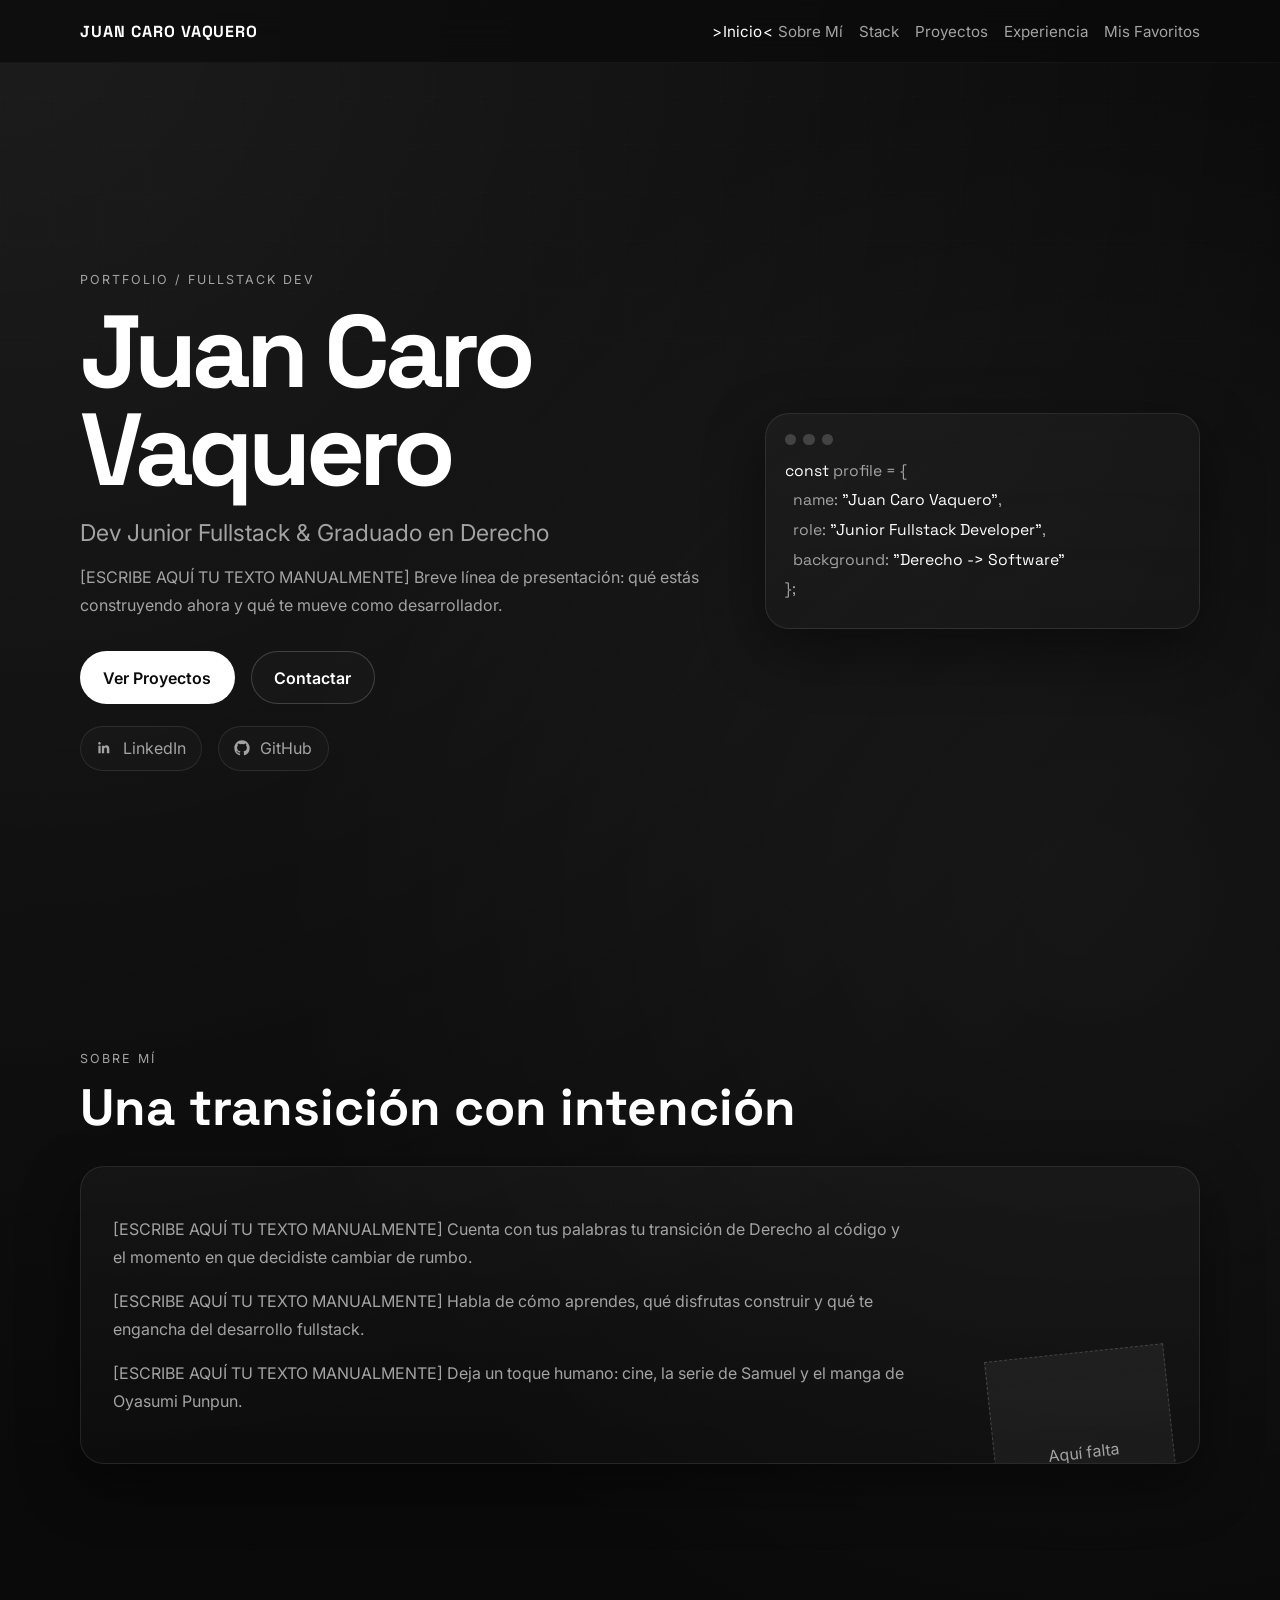
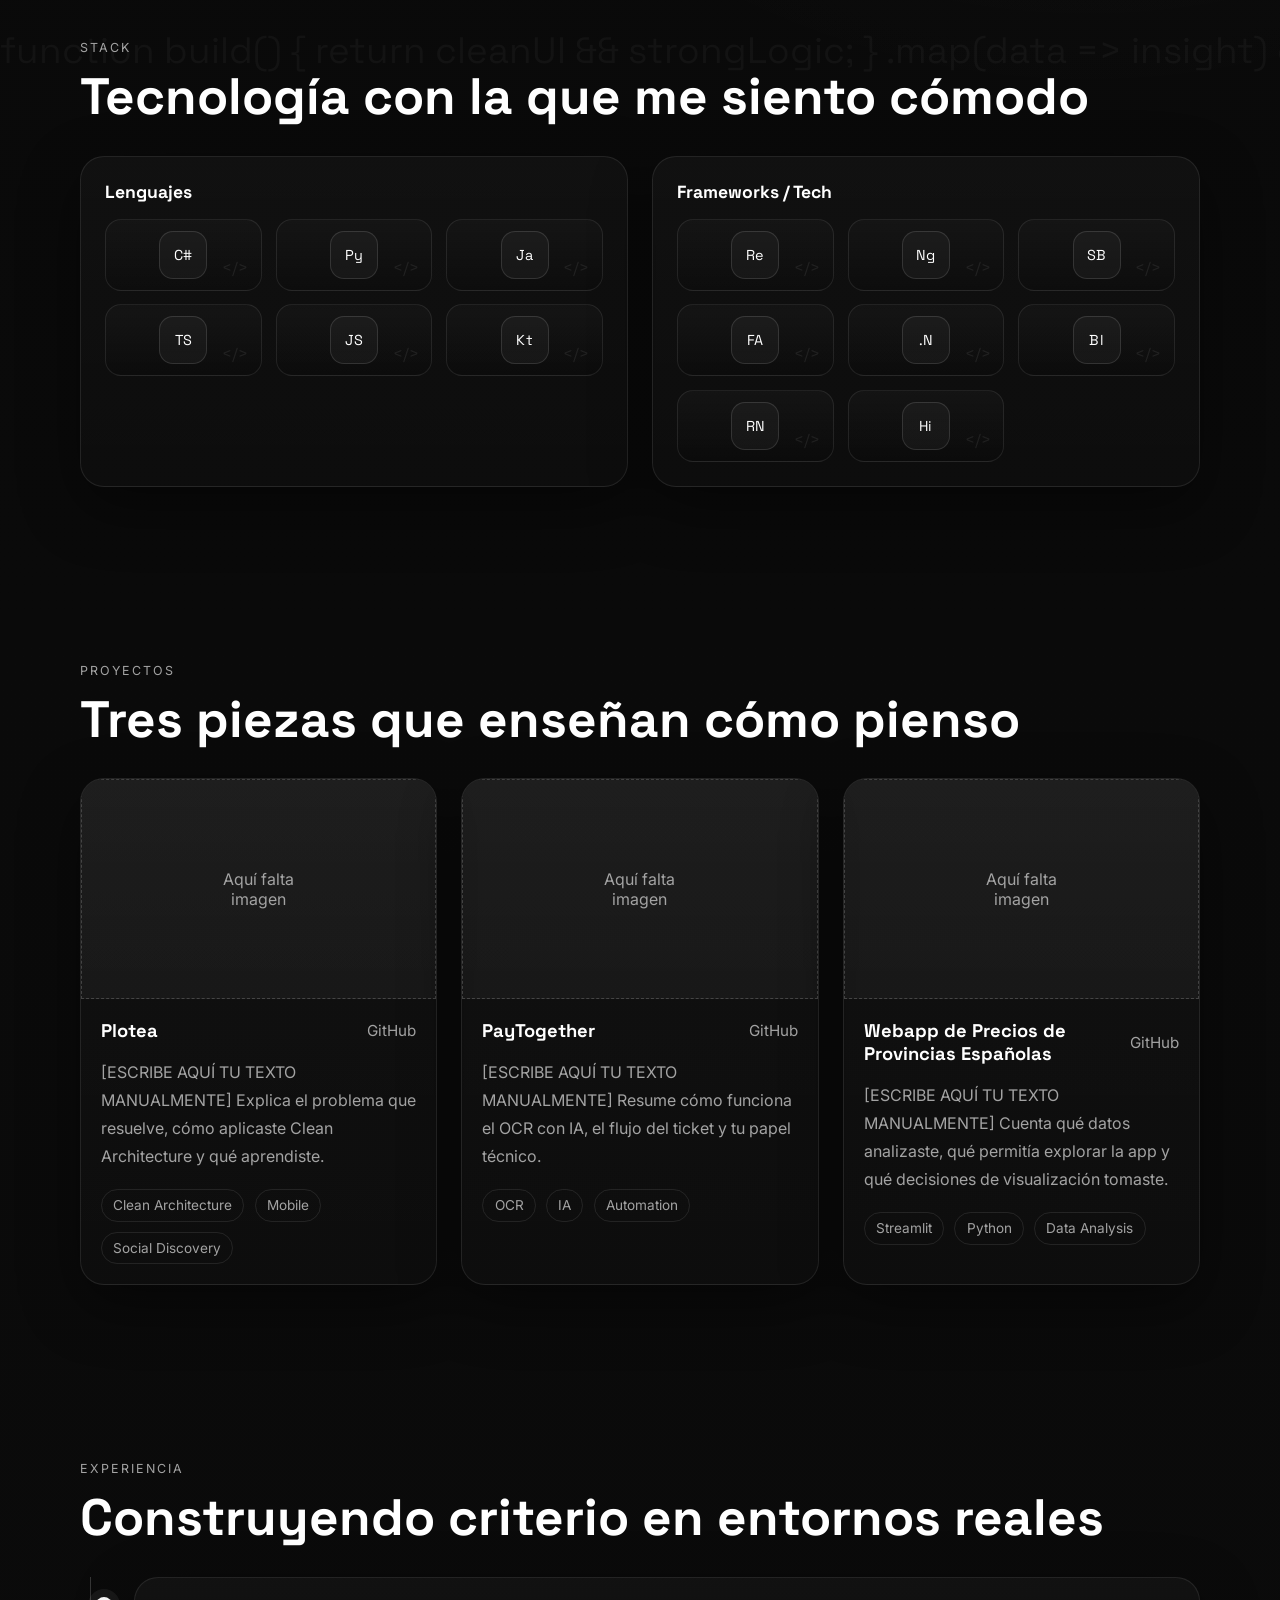
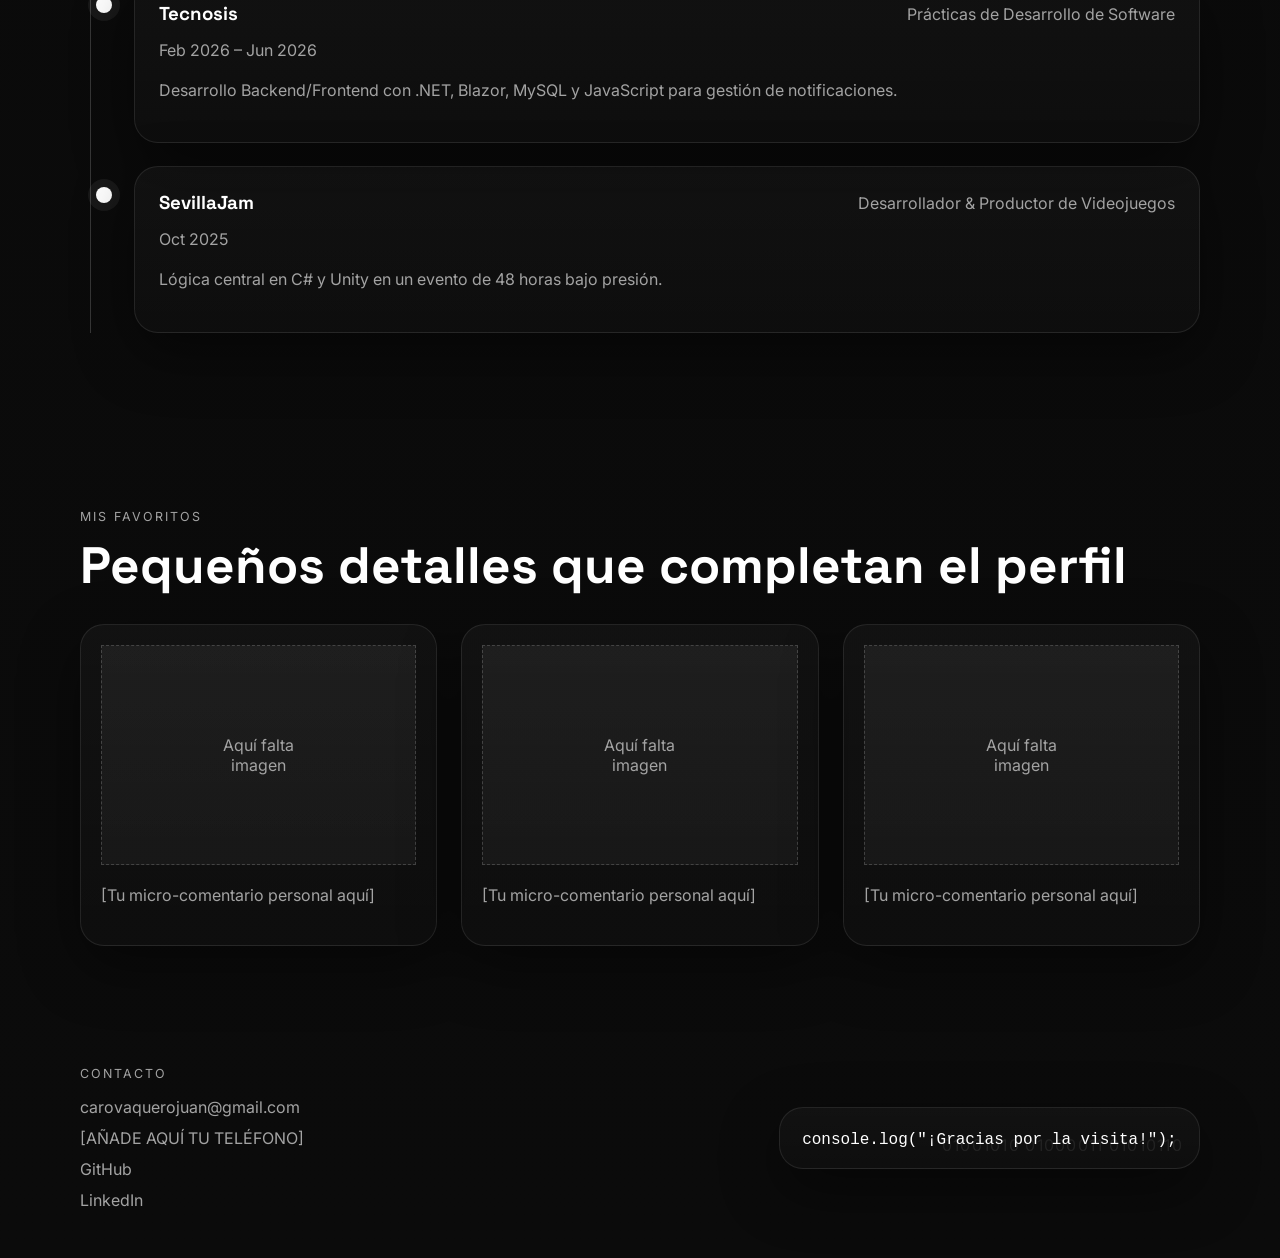
==== index.html @ db4aaa16 "feat: placeholder portfolio" ====
<!DOCTYPE html>
<html lang="es">
<head>
  <meta charset="UTF-8">
  <meta name="viewport" content="width=device-width, initial-scale=1.0">
  <title>Juan Caro Vaquero | Portfolio</title>
  <meta
    name="description"
    content="Portfolio one-page de Juan Caro Vaquero, Desarrollador Junior Fullstack."
  >
  <link rel="preconnect" href="https://fonts.googleapis.com">
  <link rel="preconnect" href="https://fonts.gstatic.com" crossorigin>
  <link
    href="https://fonts.googleapis.com/css2?family=Inter:wght@400;500;600;700;800&family=Space+Grotesk:wght@500;700&display=swap"
    rel="stylesheet"
  >
  <link rel="stylesheet" href="styles.css">
</head>
<body>
  <div class="site-shell">
    <header class="site-header">
      <div class="container header-inner">
        <a class="brand" href="#inicio">Juan Caro Vaquero</a>
        <nav class="site-nav" aria-label="Navegación principal">
          <a href="#inicio" data-label="Inicio">Inicio</a>
          <a href="#sobre-mi" data-label="Sobre Mí">Sobre Mí</a>
          <a href="#stack" data-label="Stack">Stack</a>
          <a href="#proyectos" data-label="Proyectos">Proyectos</a>
          <a href="#experiencia" data-label="Experiencia">Experiencia</a>
          <a href="#favoritos" data-label="Mis Favoritos">Mis Favoritos</a>
        </nav>
      </div>
    </header>

    <main>
      <section class="hero section" id="inicio">
        <div class="container hero-grid">
          <div class="hero-copy reveal">
            <p class="eyebrow">Portfolio / Fullstack Dev</p>
            <h1>Juan Caro Vaquero</h1>
            <p class="hero-subtitle">Dev Junior Fullstack &amp; Graduado en Derecho</p>
            <p class="hero-note">
              [ESCRIBE AQUÍ TU TEXTO MANUALMENTE]
              Breve línea de presentación: qué estás construyendo ahora y qué te mueve como desarrollador.
            </p>
            <div class="hero-actions">
              <a class="button button-primary" href="#proyectos">Ver Proyectos</a>
              <a class="button button-secondary" href="mailto:carovaquerojuan@gmail.com">Contactar</a>
            </div>
            <div class="social-links" aria-label="Redes sociales">
              <a href="https://www.linkedin.com/in/dev-juan-caro-vaquero/" target="_blank" rel="noreferrer">
                <span class="icon" aria-hidden="true">
                  <svg viewBox="0 0 24 24" focusable="false"><path d="M6.94 8.5H3.56V20h3.38V8.5Zm.22-3.56c0-1.08-.8-1.94-1.92-1.94-1.1 0-1.92.86-1.92 1.94 0 1.06.8 1.94 1.9 1.94h.02c1.14 0 1.92-.88 1.92-1.94ZM20 13.02c0-3.5-1.87-5.13-4.36-5.13-2 0-2.9 1.1-3.4 1.88V8.5H8.86c.04.84 0 11.5 0 11.5h3.38v-6.42c0-.34.02-.68.12-.92.28-.68.9-1.38 1.96-1.38 1.38 0 1.94 1.04 1.94 2.56V20H20v-6.98Z"/></svg>
                </span>
                LinkedIn
              </a>
              <a href="https://github.com/juanexpensive" target="_blank" rel="noreferrer">
                <span class="icon" aria-hidden="true">
                  <svg viewBox="0 0 24 24" focusable="false"><path d="M12 .5C5.65.5.5 5.65.5 12A11.5 11.5 0 0 0 8.36 22.9c.58.1.79-.25.79-.57 0-.28-.01-1.2-.02-2.17-3.2.7-3.88-1.36-3.88-1.36-.52-1.33-1.28-1.68-1.28-1.68-1.04-.72.08-.7.08-.7 1.15.08 1.76 1.18 1.76 1.18 1.02 1.76 2.67 1.25 3.32.96.1-.74.4-1.25.72-1.53-2.55-.3-5.23-1.28-5.23-5.68 0-1.25.45-2.27 1.18-3.07-.12-.3-.52-1.5.12-3.13 0 0 .97-.31 3.17 1.17a10.9 10.9 0 0 1 5.76 0c2.2-1.48 3.17-1.17 3.17-1.17.64 1.63.24 2.83.12 3.13.74.8 1.18 1.82 1.18 3.07 0 4.4-2.68 5.37-5.24 5.67.42.36.78 1.06.78 2.13 0 1.54-.01 2.78-.01 3.16 0 .32.2.68.8.56A11.5 11.5 0 0 0 23.5 12C23.5 5.65 18.35.5 12 .5Z"/></svg>
                </span>
                GitHub
              </a>
            </div>
          </div>

          <aside class="hero-panel reveal delay-1">
            <div class="terminal-card">
              <div class="terminal-bar">
                <span></span><span></span><span></span>
              </div>
              <div class="terminal-code">
                <p><span>const</span> profile = {</p>
                <p>&nbsp;&nbsp;name: <span>"Juan Caro Vaquero"</span>,</p>
                <p>&nbsp;&nbsp;role: <span>"Junior Fullstack Developer"</span>,</p>
                <p>&nbsp;&nbsp;background: <span>"Derecho -> Software"</span></p>
                <p>};</p>
              </div>
            </div>
          </aside>
        </div>
      </section>

      <section class="section" id="sobre-mi">
        <div class="container">
          <div class="section-heading reveal">
            <p class="eyebrow">Sobre Mí</p>
            <h2>Una transición con intención</h2>
          </div>
          <article class="about-card reveal delay-1">
            <div class="about-copy">
              <p>
                [ESCRIBE AQUÍ TU TEXTO MANUALMENTE]
                Cuenta con tus palabras tu transición de Derecho al código y el momento en que decidiste cambiar de rumbo.
              </p>
              <p>
                [ESCRIBE AQUÍ TU TEXTO MANUALMENTE]
                Habla de cómo aprendes, qué disfrutas construir y qué te engancha del desarrollo fullstack.
              </p>
              <p>
                [ESCRIBE AQUÍ TU TEXTO MANUALMENTE]
                Deja un toque humano: cine, la serie de Samuel y el manga de Oyasumi Punpun.
              </p>
            </div>
            <div class="peek-cat image-placeholder" aria-label="Placeholder de gatito">
              <span>Aquí falta imagen</span>
            </div>
          </article>
        </div>
      </section>

      <section class="section code-bg" id="stack">
        <div class="container">
          <div class="section-heading reveal">
            <p class="eyebrow">Stack</p>
            <h2>Tecnología con la que me siento cómodo</h2>
          </div>
          <div class="stack-layout">
            <div class="stack-group reveal delay-1">
              <h3>Lenguajes</h3>
              <div class="stack-grid">
                <article class="tech-card" aria-label="C#" title="C#"><span class="tech-icon">C#</span></article>
                <article class="tech-card" aria-label="Python" title="Python"><span class="tech-icon">Py</span></article>
                <article class="tech-card" aria-label="Java" title="Java"><span class="tech-icon">Ja</span></article>
                <article class="tech-card" aria-label="TypeScript" title="TypeScript"><span class="tech-icon">TS</span></article>
                <article class="tech-card" aria-label="JavaScript" title="JavaScript"><span class="tech-icon">JS</span></article>
                <article class="tech-card" aria-label="Kotlin" title="Kotlin"><span class="tech-icon">Kt</span></article>
              </div>
            </div>
            <div class="stack-group reveal delay-2">
              <h3>Frameworks / Tech</h3>
              <div class="stack-grid">
                <article class="tech-card" aria-label="React" title="React"><span class="tech-icon">Re</span></article>
                <article class="tech-card" aria-label="Angular" title="Angular"><span class="tech-icon">Ng</span></article>
                <article class="tech-card" aria-label="Spring Boot" title="Spring Boot"><span class="tech-icon">SB</span></article>
                <article class="tech-card" aria-label="FastAPI" title="FastAPI"><span class="tech-icon">FA</span></article>
                <article class="tech-card" aria-label=".NET" title=".NET"><span class="tech-icon">.N</span></article>
                <article class="tech-card" aria-label="Blazor" title="Blazor"><span class="tech-icon">Bl</span></article>
                <article class="tech-card" aria-label="React Native" title="React Native"><span class="tech-icon">RN</span></article>
                <article class="tech-card" aria-label="Hibernate" title="Hibernate"><span class="tech-icon">Hi</span></article>
              </div>
            </div>
          </div>
        </div>
      </section>

      <section class="section" id="proyectos">
        <div class="container">
          <div class="section-heading reveal">
            <p class="eyebrow">Proyectos</p>
            <h2>Tres piezas que enseñan cómo pienso</h2>
          </div>
          <div class="projects-grid">
            <article class="project-card reveal delay-1">
              <div class="project-media image-placeholder"><span>Aquí falta imagen</span></div>
              <div class="project-body">
                <div class="project-topline">
                  <h3>Plotea</h3>
                  <a href="https://github.com/juanexpensive" target="_blank" rel="noreferrer">GitHub</a>
                </div>
                <p class="project-placeholder">
                  [ESCRIBE AQUÍ TU TEXTO MANUALMENTE]
                  Explica el problema que resuelve, cómo aplicaste Clean Architecture y qué aprendiste.
                </p>
                <ul class="tag-list" aria-label="Tecnologías de Plotea">
                  <li>Clean Architecture</li>
                  <li>Mobile</li>
                  <li>Social Discovery</li>
                </ul>
              </div>
            </article>

            <article class="project-card reveal delay-2">
              <div class="project-media image-placeholder"><span>Aquí falta imagen</span></div>
              <div class="project-body">
                <div class="project-topline">
                  <h3>PayTogether</h3>
                  <a href="https://github.com/juanexpensive" target="_blank" rel="noreferrer">GitHub</a>
                </div>
                <p class="project-placeholder">
                  [ESCRIBE AQUÍ TU TEXTO MANUALMENTE]
                  Resume cómo funciona el OCR con IA, el flujo del ticket y tu papel técnico.
                </p>
                <ul class="tag-list" aria-label="Tecnologías de PayTogether">
                  <li>OCR</li>
                  <li>IA</li>
                  <li>Automation</li>
                </ul>
              </div>
            </article>

            <article class="project-card reveal delay-3">
              <div class="project-media image-placeholder"><span>Aquí falta imagen</span></div>
              <div class="project-body">
                <div class="project-topline">
                  <h3>Webapp de Precios de Provincias Españolas</h3>
                  <a href="https://github.com/juanexpensive" target="_blank" rel="noreferrer">GitHub</a>
                </div>
                <p class="project-placeholder">
                  [ESCRIBE AQUÍ TU TEXTO MANUALMENTE]
                  Cuenta qué datos analizaste, qué permitía explorar la app y qué decisiones de visualización tomaste.
                </p>
                <ul class="tag-list" aria-label="Tecnologías de la webapp de precios">
                  <li>Streamlit</li>
                  <li>Python</li>
                  <li>Data Analysis</li>
                </ul>
              </div>
            </article>
          </div>
        </div>
      </section>

      <section class="section" id="experiencia">
        <div class="container">
          <div class="section-heading reveal">
            <p class="eyebrow">Experiencia</p>
            <h2>Construyendo criterio en entornos reales</h2>
          </div>
          <div class="timeline">
            <article class="timeline-item reveal delay-1">
              <div class="timeline-dot"></div>
              <div class="timeline-card">
                <div class="timeline-head">
                  <h3>Tecnosis</h3>
                  <p>Prácticas de Desarrollo de Software</p>
                </div>
                <span class="timeline-date">Feb 2026 – Jun 2026</span>
                <p>
                  Desarrollo Backend/Frontend con .NET, Blazor, MySQL y JavaScript para gestión de notificaciones.
                </p>
              </div>
            </article>
            <article class="timeline-item reveal delay-2">
              <div class="timeline-dot"></div>
              <div class="timeline-card">
                <div class="timeline-head">
                  <h3>SevillaJam</h3>
                  <p>Desarrollador &amp; Productor de Videojuegos</p>
                </div>
                <span class="timeline-date">Oct 2025</span>
                <p>
                  Lógica central en C# y Unity en un evento de 48 horas bajo presión.
                </p>
              </div>
            </article>
          </div>
        </div>
      </section>

      <section class="section" id="favoritos">
        <div class="container">
          <div class="section-heading reveal">
            <p class="eyebrow">Mis Favoritos</p>
            <h2>Pequeños detalles que completan el perfil</h2>
          </div>
          <div class="favorites-grid">
            <article class="favorite-card reveal delay-1">
              <div class="favorite-media image-placeholder"><span>Aquí falta imagen</span></div>
              <p>[Tu micro-comentario personal aquí]</p>
            </article>
            <article class="favorite-card pokemon-card reveal delay-2">
              <div class="favorite-media image-placeholder"><span>Aquí falta imagen</span></div>
              <p>[Tu micro-comentario personal aquí]</p>
            </article>
            <article class="favorite-card cinema-card reveal delay-3">
              <div class="favorite-media image-placeholder"><span>Aquí falta imagen</span></div>
              <p>[Tu micro-comentario personal aquí]</p>
            </article>
          </div>
        </div>
      </section>
    </main>

    <footer class="site-footer">
      <div class="container footer-grid">
        <div>
          <p class="eyebrow">Contacto</p>
          <ul class="footer-links">
            <li><a href="mailto:carovaquerojuan@gmail.com">carovaquerojuan@gmail.com</a></li>
            <li><a href="tel:+34000000000">[AÑADE AQUÍ TU TELÉFONO]</a></li>
            <li><a href="https://github.com/juanexpensive" target="_blank" rel="noreferrer">GitHub</a></li>
            <li><a href="https://www.linkedin.com/in/dev-juan-caro-vaquero/" target="_blank" rel="noreferrer">LinkedIn</a></li>
          </ul>
        </div>
        <div class="footer-code" aria-label="Mensaje de cierre en formato código">
          <code>console.log("¡Gracias por la visita!");</code>
        </div>
      </div>
    </footer>
  </div>

  <script src="script.js"></script>
</body>
</html>
---- styles.css ----
:root {
  --bg: #0b0b0b;
  --surface: #161616;
  --surface-alt: #111111;
  --surface-soft: #1d1d1d;
  --text: #ffffff;
  --muted: #a3a3a3;
  --muted-soft: #7c7c7c;
  --line: rgba(255, 255, 255, 0.09);
  --line-strong: rgba(255, 255, 255, 0.18);
  --shadow: 0 20px 60px rgba(0, 0, 0, 0.45);
  --radius: 24px;
  --radius-sm: 16px;
  --container: min(1120px, calc(100vw - 2rem));
}

* {
  box-sizing: border-box;
}

html {
  scroll-behavior: smooth;
}

body {
  margin: 0;
  min-width: 320px;
  background:
    radial-gradient(circle at top left, rgba(255, 255, 255, 0.08), transparent 32%),
    radial-gradient(circle at 85% 20%, rgba(255, 255, 255, 0.05), transparent 22%),
    linear-gradient(180deg, #090909 0%, #0b0b0b 100%);
  color: var(--text);
  font-family: "Inter", sans-serif;
}

body::before {
  content: "";
  position: fixed;
  inset: 0;
  background-image:
    linear-gradient(rgba(255, 255, 255, 0.025) 1px, transparent 1px),
    linear-gradient(90deg, rgba(255, 255, 255, 0.025) 1px, transparent 1px);
  background-size: 48px 48px;
  mask-image: linear-gradient(180deg, rgba(0, 0, 0, 0.45), transparent 88%);
  pointer-events: none;
  z-index: -1;
}

a {
  color: inherit;
  text-decoration: none;
}

img {
  max-width: 100%;
  display: block;
}

.container {
  width: var(--container);
  margin: 0 auto;
}

.section {
  padding: 5.5rem 0;
}

.site-shell {
  position: relative;
  overflow: hidden;
}

.site-header {
  position: sticky;
  top: 0;
  z-index: 20;
  padding: 1rem 0;
  backdrop-filter: blur(18px);
  background: rgba(11, 11, 11, 0.72);
  border-bottom: 1px solid rgba(255, 255, 255, 0.04);
}

.header-inner {
  display: flex;
  align-items: center;
  justify-content: space-between;
  gap: 2rem;
}

.brand,
h1,
h2,
h3 {
  font-family: "Space Grotesk", sans-serif;
}

.brand {
  font-size: 1rem;
  font-weight: 700;
  letter-spacing: 0.06em;
  text-transform: uppercase;
}

.site-nav {
  display: flex;
  flex-wrap: wrap;
  justify-content: flex-end;
  gap: 1rem;
}

.site-nav a {
  position: relative;
  padding: 0.35rem 0;
  font-size: 0.95rem;
  color: var(--muted);
  transition: color 300ms ease-in-out;
}

.site-nav a::before,
.site-nav a::after {
  position: absolute;
  top: 50%;
  transform: translateY(-50%);
  opacity: 0;
  color: var(--text);
  transition: all 300ms ease-in-out;
}

.site-nav a::before {
  content: ">";
  left: -0.7rem;
}

.site-nav a::after {
  content: "<";
  right: -0.7rem;
}

.site-nav a:hover,
.site-nav a.is-active {
  color: var(--text);
}

.site-nav a:hover::before,
.site-nav a:hover::after,
.site-nav a.is-active::before,
.site-nav a.is-active::after {
  opacity: 1;
}

.hero {
  padding-top: 6.5rem;
  min-height: 100vh;
  display: flex;
  align-items: center;
}

.hero-grid {
  display: grid;
  grid-template-columns: 1.2fr 0.8fr;
  gap: 2rem;
  align-items: center;
}

.eyebrow {
  margin: 0 0 1rem;
  color: var(--muted);
  text-transform: uppercase;
  letter-spacing: 0.16em;
  font-size: 0.78rem;
}

.hero h1 {
  margin: 0;
  font-size: clamp(3rem, 9vw, 6.4rem);
  line-height: 0.96;
  letter-spacing: -0.05em;
}

.hero-subtitle {
  margin: 1.25rem 0 1rem;
  font-size: clamp(1.1rem, 2vw, 1.45rem);
  color: var(--muted);
  max-width: 34rem;
}

.hero-note,
.about-copy p,
.project-placeholder,
.timeline-card p,
.favorite-card p {
  color: var(--muted);
  line-height: 1.75;
}

.hero-note {
  max-width: 42rem;
}

.hero-actions,
.social-links {
  display: flex;
  flex-wrap: wrap;
  gap: 1rem;
  align-items: center;
}

.hero-actions {
  margin-top: 2rem;
}

.button {
  position: relative;
  display: inline-flex;
  align-items: center;
  justify-content: center;
  gap: 0.5rem;
  padding: 0.95rem 1.4rem;
  border-radius: 999px;
  border: 1px solid var(--line-strong);
  font-weight: 600;
  transition: transform 300ms ease-in-out, border-color 300ms ease-in-out, background 300ms ease-in-out;
  overflow: hidden;
}

.button::after {
  content: "";
  position: absolute;
  inset: 0;
  background: linear-gradient(120deg, transparent 20%, rgba(255, 255, 255, 0.13) 50%, transparent 80%);
  transform: translateX(-130%);
  transition: transform 450ms ease-in-out;
}

.button:hover {
  transform: translateY(-2px);
  border-color: rgba(255, 255, 255, 0.32);
}

.button:hover::after {
  transform: translateX(130%);
}

.button-primary {
  background: var(--text);
  color: var(--bg);
}

.button-secondary {
  background: rgba(255, 255, 255, 0.02);
}

.social-links {
  margin-top: 1.4rem;
}

.social-links a {
  display: inline-flex;
  align-items: center;
  gap: 0.65rem;
  padding: 0.7rem 0.95rem;
  background: rgba(255, 255, 255, 0.02);
  border: 1px solid var(--line);
  border-radius: 999px;
  color: var(--muted);
  transition: transform 300ms ease-in-out, color 300ms ease-in-out, border-color 300ms ease-in-out;
}

.social-links a:hover {
  transform: translateY(-3px);
  color: var(--text);
  border-color: rgba(255, 255, 255, 0.24);
}

.icon {
  width: 1rem;
  height: 1rem;
  display: inline-flex;
}

.icon svg {
  width: 100%;
  height: 100%;
  fill: currentColor;
}

.hero-panel,
.about-card,
.stack-group,
.project-card,
.timeline-card,
.favorite-card,
.footer-code {
  background: linear-gradient(180deg, rgba(255, 255, 255, 0.03), rgba(255, 255, 255, 0.015));
  border: 1px solid var(--line);
  border-radius: var(--radius);
  box-shadow: var(--shadow);
}

.terminal-card {
  padding: 1.2rem;
}

.terminal-bar {
  display: flex;
  gap: 0.45rem;
  margin-bottom: 1rem;
}

.terminal-bar span {
  width: 0.7rem;
  height: 0.7rem;
  border-radius: 50%;
  background: rgba(255, 255, 255, 0.18);
}

.terminal-code {
  font-family: "Space Grotesk", sans-serif;
  font-size: 0.98rem;
  color: var(--muted);
}

.terminal-code p {
  margin: 0.6rem 0;
}

.terminal-code span {
  color: var(--text);
}

.section-heading {
  margin-bottom: 2rem;
}

.section-heading h2 {
  margin: 0;
  font-size: clamp(2rem, 4vw, 3.4rem);
  line-height: 1.02;
}

.about-card {
  position: relative;
  overflow: hidden;
  padding: 2rem;
}

.about-copy {
  max-width: 50rem;
}

.peek-cat {
  position: absolute;
  width: min(180px, 40vw);
  aspect-ratio: 1;
  right: 1.5rem;
  bottom: -4.8rem;
  transform: translateY(2rem) rotate(-6deg);
  transition: transform 350ms ease-in-out;
}

.about-card:hover .peek-cat {
  transform: translateY(-1rem) rotate(-3deg);
}

.code-bg {
  position: relative;
}

.code-bg::before {
  content: "function build() { return cleanUI && strongLogic; } .map(data => insight) class Portfolio extends Developer {}";
  position: absolute;
  inset: 12% 0 auto;
  color: rgba(255, 255, 255, 0.04);
  font-family: "Space Grotesk", sans-serif;
  font-size: clamp(1.5rem, 3vw, 2.3rem);
  white-space: nowrap;
  overflow: hidden;
  pointer-events: none;
}

.stack-layout {
  display: grid;
  grid-template-columns: repeat(2, minmax(0, 1fr));
  gap: 1.5rem;
}

.stack-group {
  padding: 1.5rem;
}

.stack-group h3 {
  margin-top: 0;
  margin-bottom: 1rem;
  font-size: 1.1rem;
}

.stack-grid {
  display: grid;
  grid-template-columns: repeat(3, minmax(0, 1fr));
  gap: 0.85rem;
}

.tech-card {
  min-height: 72px;
  display: grid;
  place-items: center;
  border: 1px solid var(--line);
  border-radius: var(--radius-sm);
  background:
    linear-gradient(180deg, rgba(255, 255, 255, 0.03), transparent),
    rgba(0, 0, 0, 0.14);
  position: relative;
  overflow: hidden;
  transition: transform 300ms ease-in-out, border-color 300ms ease-in-out;
}

.tech-card::after {
  content: "</>";
  position: absolute;
  right: 0.8rem;
  bottom: 0.7rem;
  color: rgba(255, 255, 255, 0.08);
  font-family: "Space Grotesk", sans-serif;
}

.tech-card:hover {
  transform: translateY(-4px);
  border-color: var(--line-strong);
}

.tech-icon {
  width: 3rem;
  height: 3rem;
  flex: 0 0 auto;
  display: inline-grid;
  place-items: center;
  border-radius: 14px;
  border: 1px solid rgba(255, 255, 255, 0.12);
  background: rgba(255, 255, 255, 0.04);
  font-family: "Space Grotesk", sans-serif;
  font-size: 0.9rem;
  letter-spacing: 0.03em;
}

.projects-grid,
.favorites-grid {
  display: grid;
  gap: 1.5rem;
}

.projects-grid {
  grid-template-columns: repeat(3, minmax(0, 1fr));
}

.project-card {
  overflow: hidden;
  transition: transform 350ms ease-in-out, border-color 350ms ease-in-out;
}

.project-card:hover {
  transform: translateY(-6px);
  border-color: rgba(255, 255, 255, 0.22);
}

.project-media,
.favorite-media,
.peek-cat {
  min-height: 220px;
}

.project-body,
.favorite-card {
  padding: 1.25rem;
}

.project-topline {
  display: flex;
  justify-content: space-between;
  gap: 1rem;
  align-items: center;
}

.project-topline h3 {
  margin: 0;
  font-size: 1.15rem;
}

.project-topline a {
  color: var(--muted);
  font-size: 0.95rem;
  transition: color 300ms ease-in-out;
}

.project-topline a:hover {
  color: var(--text);
}

.tag-list {
  margin: 1.2rem 0 0;
  padding: 0;
  list-style: none;
  display: flex;
  flex-wrap: wrap;
  gap: 0.65rem;
}

.tag-list li {
  padding: 0.45rem 0.7rem;
  border: 1px solid var(--line);
  border-radius: 999px;
  color: var(--muted);
  font-size: 0.85rem;
}

.timeline {
  position: relative;
  display: grid;
  gap: 1.4rem;
  padding-left: 1rem;
}

.timeline::before {
  content: "";
  position: absolute;
  left: 0.6rem;
  top: 0;
  bottom: 0;
  width: 1px;
  background: var(--line-strong);
}

.timeline-item {
  position: relative;
  display: grid;
  grid-template-columns: 1.4rem 1fr;
  gap: 1rem;
  align-items: start;
}

.timeline-dot {
  width: 1rem;
  height: 1rem;
  margin-top: 1.3rem;
  border-radius: 50%;
  background: var(--text);
  box-shadow: 0 0 0 8px rgba(255, 255, 255, 0.06);
}

.timeline-card {
  padding: 1.4rem 1.5rem;
}

.timeline-head {
  display: flex;
  justify-content: space-between;
  gap: 1rem;
  align-items: baseline;
  flex-wrap: wrap;
}

.timeline-head h3,
.timeline-head p {
  margin: 0;
}

.timeline-date {
  display: inline-block;
  margin-top: 0.75rem;
  color: var(--muted);
}

.favorites-grid {
  grid-template-columns: repeat(3, minmax(0, 1fr));
}

.favorite-card {
  position: relative;
  perspective: 1200px;
  overflow: hidden;
}

.favorite-card p {
  margin-top: 1rem;
}

.pokemon-card {
  transform-style: preserve-3d;
  transition: transform 350ms ease-in-out, border-color 350ms ease-in-out;
}

.pokemon-card::after {
  content: "";
  position: absolute;
  inset: 1px;
  background: linear-gradient(130deg, transparent 20%, rgba(255, 255, 255, 0.16) 48%, transparent 70%);
  transform: translateX(-120%) rotate(8deg);
  transition: transform 500ms ease-in-out;
  pointer-events: none;
}

.pokemon-card:hover {
  transform: rotateY(12deg) rotateX(2deg) translateY(-5px);
  border-color: rgba(255, 255, 255, 0.24);
}

.pokemon-card:hover::after {
  transform: translateX(120%) rotate(8deg);
}

.cinema-card .favorite-media {
  transition: transform 180ms ease-in-out;
}

.cinema-card:hover .favorite-media {
  animation: clap 420ms ease-in-out;
}

@keyframes clap {
  0%,
  100% { transform: rotate(0deg) scale(1); }
  25% { transform: rotate(-3deg) scale(1.03); }
  50% { transform: rotate(3deg) scale(0.98); }
  75% { transform: rotate(-2deg) scale(1.02); }
}

.site-footer {
  padding: 2rem 0 3rem;
}

.footer-grid {
  display: grid;
  grid-template-columns: 1fr auto;
  gap: 1.5rem;
  align-items: center;
}

.footer-links {
  list-style: none;
  margin: 0;
  padding: 0;
  display: grid;
  gap: 0.7rem;
}

.footer-links a {
  color: var(--muted);
  transition: color 300ms ease-in-out;
}

.footer-links a:hover {
  color: var(--text);
}

.footer-code {
  padding: 1.2rem 1.4rem;
  position: relative;
  overflow: hidden;
}

.footer-code::after {
  content: "01001010 01000011 01010110";
  position: absolute;
  right: 1rem;
  bottom: 0.8rem;
  color: rgba(255, 255, 255, 0.08);
  letter-spacing: 0.08em;
  transition: transform 350ms ease-in-out, opacity 350ms ease-in-out;
}

.footer-code:hover::after {
  transform: translateX(-8px);
  opacity: 0.9;
}

.footer-code code {
  font-size: 1rem;
  color: var(--text);
}

.image-placeholder {
  display: grid;
  place-items: center;
  padding: 1.5rem;
  text-align: center;
  background:
    linear-gradient(180deg, rgba(255, 255, 255, 0.03), rgba(255, 255, 255, 0.015)),
    rgba(255, 255, 255, 0.02);
  border: 1px dashed rgba(255, 255, 255, 0.18);
  color: var(--muted);
}

.image-placeholder span {
  display: inline-block;
  max-width: 12ch;
}

.reveal {
  opacity: 0;
  transform: translateY(24px);
  transition: opacity 650ms ease, transform 650ms ease;
}

.reveal.is-visible {
  opacity: 1;
  transform: translateY(0);
}

.delay-1 { transition-delay: 80ms; }
.delay-2 { transition-delay: 160ms; }
.delay-3 { transition-delay: 240ms; }

@media (max-width: 980px) {
  .hero-grid,
  .stack-layout,
  .projects-grid,
  .favorites-grid,
  .footer-grid {
    grid-template-columns: 1fr;
  }

  .hero {
    min-height: auto;
    padding-top: 4.5rem;
  }

  .site-nav {
    gap: 0.75rem;
  }

  .project-media,
  .favorite-media,
  .peek-cat {
    min-height: 200px;
  }
}

@media (max-width: 720px) {
  .section {
    padding: 4.25rem 0;
  }

  .site-header {
    padding: 0.85rem 0;
  }

  .header-inner {
    flex-direction: column;
    align-items: flex-start;
  }

  .site-nav {
    justify-content: flex-start;
  }

  .stack-grid {
    grid-template-columns: repeat(2, minmax(0, 1fr));
  }

  .about-card,
  .stack-group,
  .timeline-card,
  .favorite-card,
  .project-body {
    padding: 1.15rem;
  }

  .peek-cat {
    right: 1rem;
    bottom: -5.5rem;
  }
}

@media (prefers-reduced-motion: reduce) {
  html {
    scroll-behavior: auto;
  }

  *,
  *::before,
  *::after {
    animation: none !important;
    transition-duration: 0.01ms !important;
    transition-delay: 0ms !important;
  }

  .reveal {
    opacity: 1;
    transform: none;
  }
}
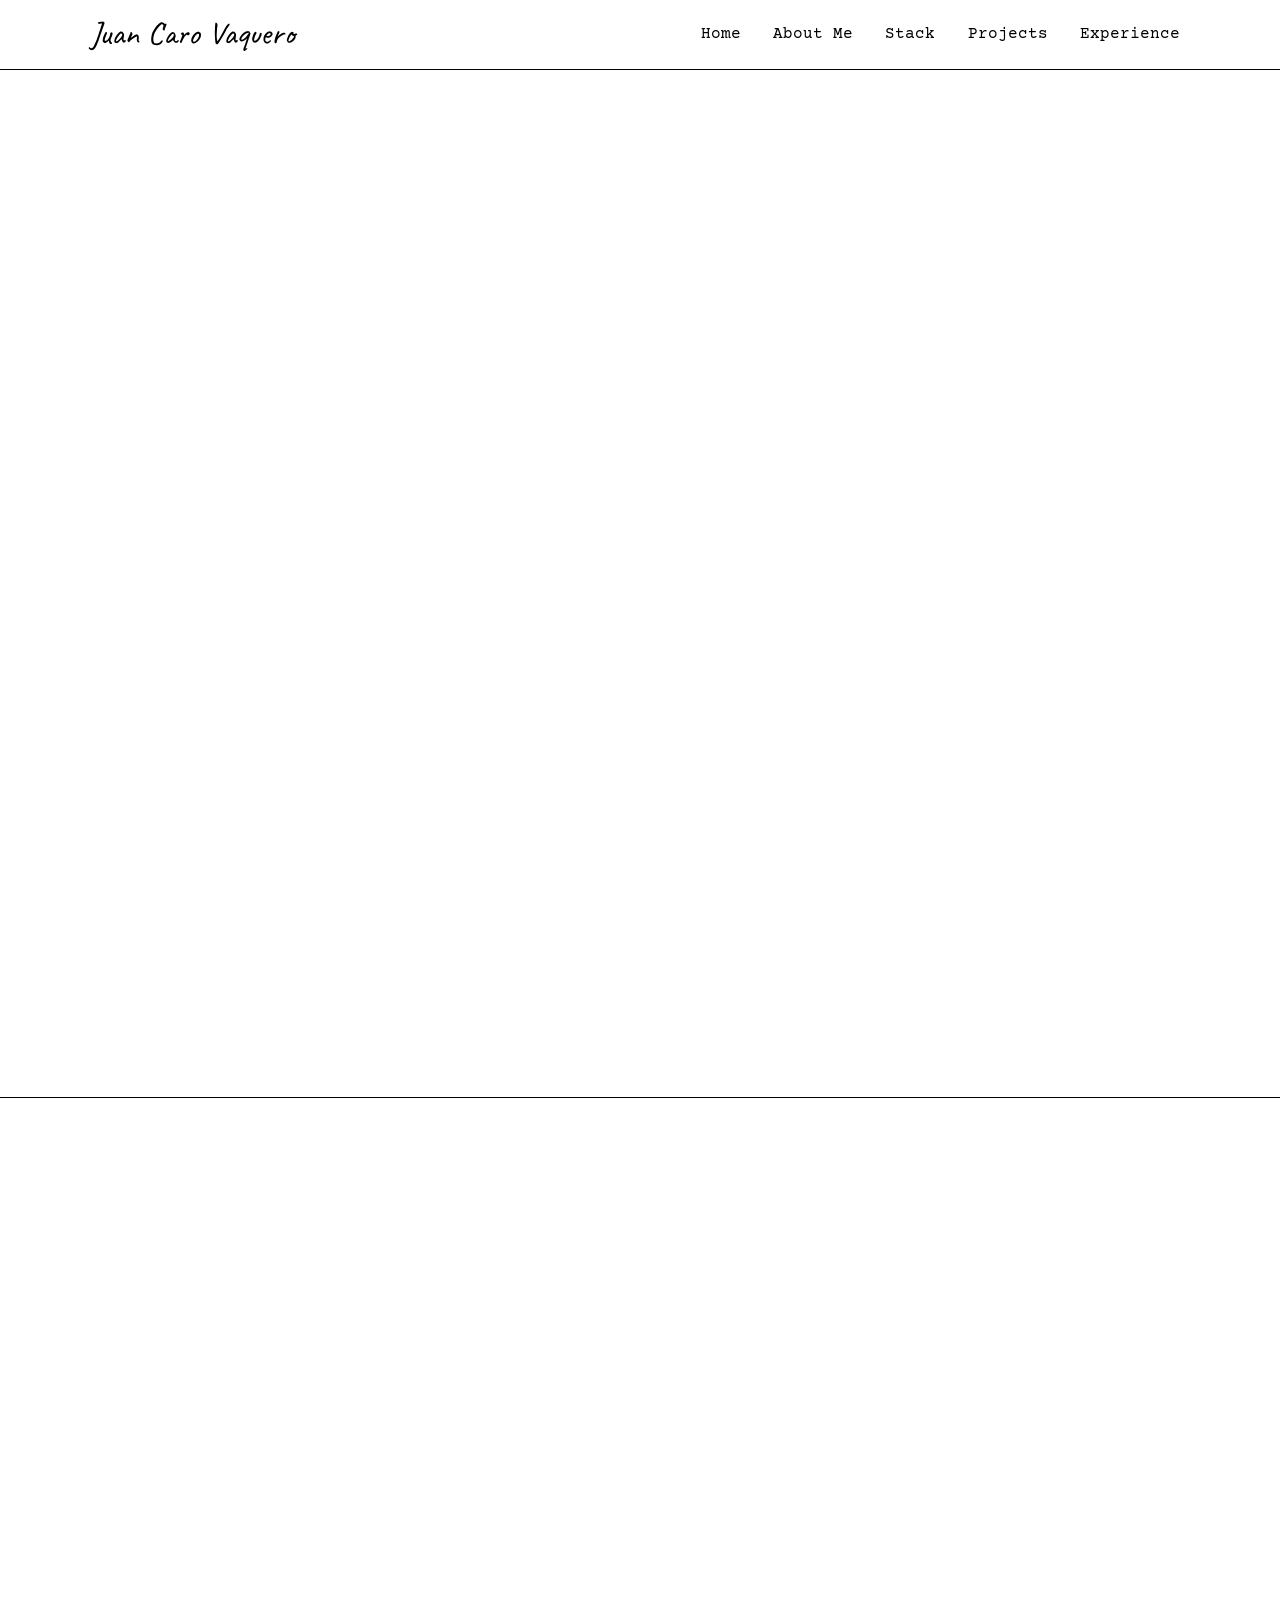
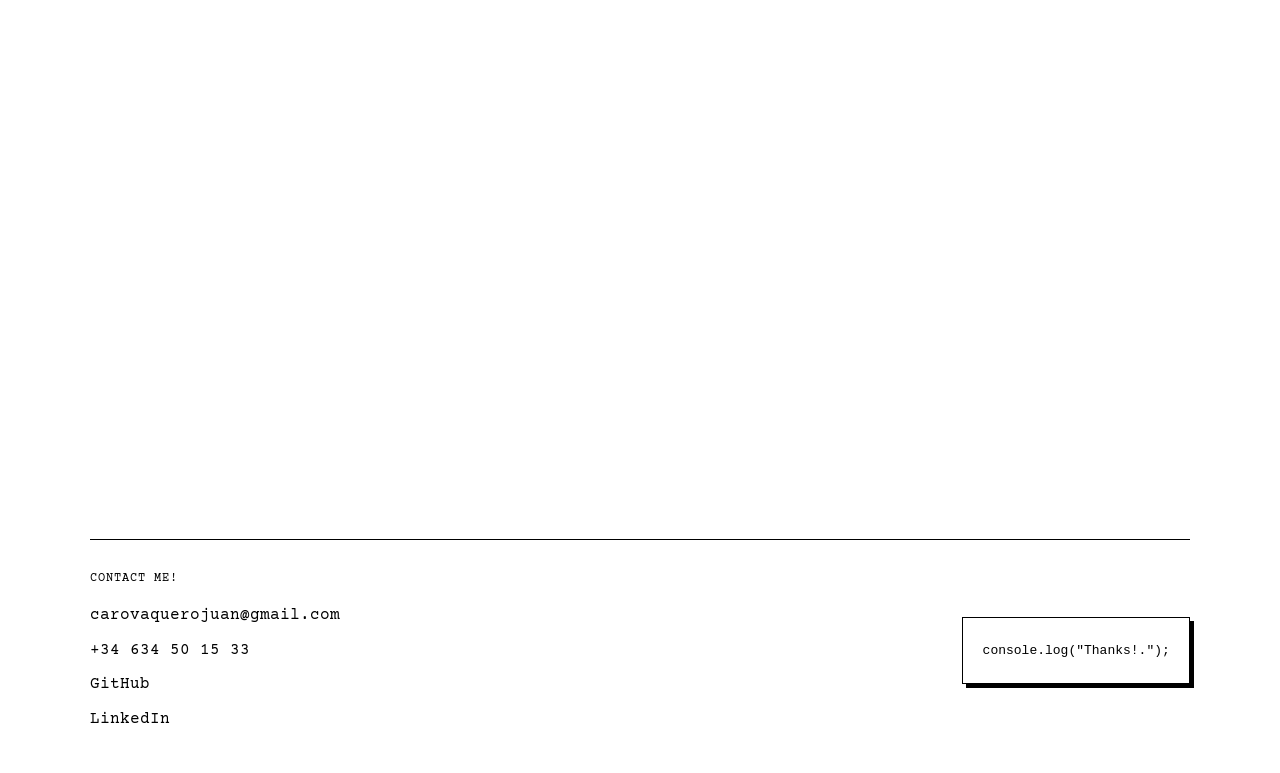
==== commit f3c7f9b6: "chore: rename "samuel" to "index"" ====
--- a/index.html
+++ b/index.html
@@ -1,294 +1,295 @@
 <!DOCTYPE html>
-<html lang="es">
+<html lang="en">
 <head>
   <meta charset="UTF-8">
   <meta name="viewport" content="width=device-width, initial-scale=1.0">
-  <title>Juan Caro Vaquero | Portfolio</title>
+<link rel="stylesheet" type='text/css' href="https://cdn.jsdelivr.net/gh/devicons/devicon@latest/devicon.min.css">  <title>Juan Caro Vaquero</title>
   <meta
     name="description"
-    content="Portfolio one-page de Juan Caro Vaquero, Desarrollador Junior Fullstack."
+    content="Variante visual del portfolio de Juan Caro Vaquero con estética line-art indie manga."
   >
   <link rel="preconnect" href="https://fonts.googleapis.com">
   <link rel="preconnect" href="https://fonts.gstatic.com" crossorigin>
   <link
-    href="https://fonts.googleapis.com/css2?family=Inter:wght@400;500;600;700;800&family=Space+Grotesk:wght@500;700&display=swap"
+    href="https://fonts.googleapis.com/css2?family=Caveat:wght@500;700&family=Courier+Prime:wght@400;700&display=swap"
     rel="stylesheet"
   >
-  <link rel="stylesheet" href="styles.css">
+  <link rel="stylesheet" href="samuel.css">
 </head>
 <body>
-  <div class="site-shell">
-    <header class="site-header">
-      <div class="container header-inner">
-        <a class="brand" href="#inicio">Juan Caro Vaquero</a>
-        <nav class="site-nav" aria-label="Navegación principal">
-          <a href="#inicio" data-label="Inicio">Inicio</a>
-          <a href="#sobre-mi" data-label="Sobre Mí">Sobre Mí</a>
-          <a href="#stack" data-label="Stack">Stack</a>
-          <a href="#proyectos" data-label="Proyectos">Proyectos</a>
-          <a href="#experiencia" data-label="Experiencia">Experiencia</a>
-          <a href="#favoritos" data-label="Mis Favoritos">Mis Favoritos</a>
-        </nav>
-      </div>
-    </header>
-
-    <main>
-      <section class="hero section" id="inicio">
-        <div class="container hero-grid">
-          <div class="hero-copy reveal">
-            <p class="eyebrow">Portfolio / Fullstack Dev</p>
-            <h1>Juan Caro Vaquero</h1>
-            <p class="hero-subtitle">Dev Junior Fullstack &amp; Graduado en Derecho</p>
-            <p class="hero-note">
-              [ESCRIBE AQUÍ TU TEXTO MANUALMENTE]
-              Breve línea de presentación: qué estás construyendo ahora y qué te mueve como desarrollador.
+  <header class="site-header">
+    <div class="container header-inner">
+      <a class="brand" href="#inicio">Juan Caro Vaquero</a>
+      <nav class="site-nav" aria-label="Main navigation">
+        <a href="#inicio">Home</a>
+        <a href="#sobre-mi">About Me</a>
+        <a href="#stack">Stack</a>
+        <a href="#proyectos">Projects</a>
+        <a href="#experiencia">Experience</a>
+      </nav>
+    </div>
+  </header>
+
+  <main>
+    <section class="hero section" id="inicio">
+      <div class="container hero-layout">
+        <div class="hero-copy reveal">
+          <p class="eyebrow">portfolio / line-art notes</p>
+          <h1>Juan Caro Vaquero</h1>
+          <p class="hero-subtitle">Fullstack Dev &amp; Law </p>
+          <p class="hero-note">
+            Im Juan, a fullstack developer with a background in law. I build software with a focus on clean architecture and thoughtful design :D
+          </p>
+          <div class="hero-actions">
+            <a class="button doodle-hover" href="#proyectos">View Projects</a>
+            <a class="button button-ghost doodle-hover" href="mailto:carovaquerojuan@gmail.com">Contact</a>
+            <button class="button is-disabled" type="button" aria-disabled="true" disabled>CV coming soon</button>
+          </div>
+          <div class="social-strip" aria-label="Social media">
+            <a class="doodle-hover" href="https://www.linkedin.com/in/dev-juan-caro-vaquero/" target="_blank" rel="noreferrer">LinkedIn</a>
+            <a class="doodle-hover" href="https://github.com/juanexpensive" target="_blank" rel="noreferrer">GitHub</a>
+          </div>
+        </div>
+
+        <aside class="hero-margin reveal delay-1" aria-label="Side notes">
+          <div class="margin-block note-sheet">
+            <p class="margin-label">side note</p>
+            <p>
+              [WRITE YOUR TEXT HERE MANUALLY]
+              A brief sentence about the type of software you want to keep building.
             </p>
-            <div class="hero-actions">
-              <a class="button button-primary" href="#proyectos">Ver Proyectos</a>
-              <a class="button button-secondary" href="mailto:carovaquerojuan@gmail.com">Contactar</a>
-            </div>
-            <div class="social-links" aria-label="Redes sociales">
-              <a href="https://www.linkedin.com/in/dev-juan-caro-vaquero/" target="_blank" rel="noreferrer">
-                <span class="icon" aria-hidden="true">
-                  <svg viewBox="0 0 24 24" focusable="false"><path d="M6.94 8.5H3.56V20h3.38V8.5Zm.22-3.56c0-1.08-.8-1.94-1.92-1.94-1.1 0-1.92.86-1.92 1.94 0 1.06.8 1.94 1.9 1.94h.02c1.14 0 1.92-.88 1.92-1.94ZM20 13.02c0-3.5-1.87-5.13-4.36-5.13-2 0-2.9 1.1-3.4 1.88V8.5H8.86c.04.84 0 11.5 0 11.5h3.38v-6.42c0-.34.02-.68.12-.92.28-.68.9-1.38 1.96-1.38 1.38 0 1.94 1.04 1.94 2.56V20H20v-6.98Z"/></svg>
-                </span>
-                LinkedIn
-              </a>
-              <a href="https://github.com/juanexpensive" target="_blank" rel="noreferrer">
-                <span class="icon" aria-hidden="true">
-                  <svg viewBox="0 0 24 24" focusable="false"><path d="M12 .5C5.65.5.5 5.65.5 12A11.5 11.5 0 0 0 8.36 22.9c.58.1.79-.25.79-.57 0-.28-.01-1.2-.02-2.17-3.2.7-3.88-1.36-3.88-1.36-.52-1.33-1.28-1.68-1.28-1.68-1.04-.72.08-.7.08-.7 1.15.08 1.76 1.18 1.76 1.18 1.02 1.76 2.67 1.25 3.32.96.1-.74.4-1.25.72-1.53-2.55-.3-5.23-1.28-5.23-5.68 0-1.25.45-2.27 1.18-3.07-.12-.3-.52-1.5.12-3.13 0 0 .97-.31 3.17 1.17a10.9 10.9 0 0 1 5.76 0c2.2-1.48 3.17-1.17 3.17-1.17.64 1.63.24 2.83.12 3.13.74.8 1.18 1.82 1.18 3.07 0 4.4-2.68 5.37-5.24 5.67.42.36.78 1.06.78 2.13 0 1.54-.01 2.78-.01 3.16 0 .32.2.68.8.56A11.5 11.5 0 0 0 23.5 12C23.5 5.65 18.35.5 12 .5Z"/></svg>
-                </span>
-                GitHub
-              </a>
-            </div>
-          </div>
-
-          <aside class="hero-panel reveal delay-1">
-            <div class="terminal-card">
-              <div class="terminal-bar">
-                <span></span><span></span><span></span>
-              </div>
-              <div class="terminal-code">
-                <p><span>const</span> profile = {</p>
-                <p>&nbsp;&nbsp;name: <span>"Juan Caro Vaquero"</span>,</p>
-                <p>&nbsp;&nbsp;role: <span>"Junior Fullstack Developer"</span>,</p>
-                <p>&nbsp;&nbsp;background: <span>"Derecho -> Software"</span></p>
-                <p>};</p>
-              </div>
-            </div>
-          </aside>
-        </div>
-      </section>
-
-      <section class="section" id="sobre-mi">
-        <div class="container">
-          <div class="section-heading reveal">
-            <p class="eyebrow">Sobre Mí</p>
-            <h2>Una transición con intención</h2>
-          </div>
-          <article class="about-card reveal delay-1">
-            <div class="about-copy">
+          </div>
+          <div class="margin-block code-sheet">
+            <p>const profile = {</p>
+            <p>&nbsp;&nbsp;name: "Juan Caro Vaquero",</p>
+            <p>&nbsp;&nbsp;role: "Fullstack Developer",</p>
+            <p>&nbsp;&nbsp;background: "Law -&gt; Software"</p>
+            <p>};</p>
+          </div>
+          <div class="floating-doodle floating-doodle-hero doodle-hover">
+            <img
+              class="doodle-image"
+              src="assets/samuel-leyendo.jpg"
+              alt="Black and white line-art illustration of a person sitting and reading"
+            >
+          </div>
+        </aside>
+      </div>
+    </section>
+
+    <section class="section section-ruled" id="sobre-mi">
+      <div class="container two-column">
+        <div class="section-heading reveal">
+          <p class="eyebrow">About Me</p>
+          <h2>Why I Do What I Do</h2>
+        </div>
+        <article class="text-column reveal delay-1">
+          <p>
+           I had always been intrigued by coding, and I didn't want to live with the regret of never trying it. Once I took the leap, I fell in love with it and decided to pivot from my legal background to tech</p>
+          <p>
+            I like building software that looks good, runs fast, and is clean. I enjoy learning from others and always try to be helpful.
+          </p>
+          <p>
+            When I get stuck on a tough problem, I like to take my time to think it through. To break through roadblocks, I usually do one of two things: I write about the problem to organize my thoughts, or I explain it to my friends and peers to gain a completely new perspective.
+          </p>
+        </article>
+        <aside class="side-column reveal delay-2">
+          <div class="floating-doodle floating-doodle-side doodle-hover">
+            <div class="doodle-placeholder" role="img" aria-label="Kitty placeholder">
+            <img
+              class="doodle-image"
+              src="assets/punpun-volando.jpg"
+              alt="Black and white line-art illustration of a bird flying with an umbrella"
+            >
+            </div>
+          </div>
+        </aside>
+      </div>
+    </section>
+
+    <section class="section" id="stack">
+      <div class="container">
+        <div class="section-heading reveal">
+          <p class="eyebrow">Stack</p>
+          <h2>Skills</h2>
+        </div>
+        <div class="tool-ledger reveal delay-1">
+          <div class="tool-row">
+            <p class="tool-label">Languages</p>
+            <div class="tech-row" aria-label="Languages">
+              <span class="tech-pill doodle-hover" title="C#"><i class="devicon-csharp-plain colored"></i></span>
+              <span class="tech-pill doodle-hover" title="Python"><i class="devicon-python-plain colored"></i></span>
+              <span class="tech-pill doodle-hover" title="Java"><i class="devicon-java-plain colored"></i></span>
+              <span class="tech-pill doodle-hover" title="TypeScript"><i class="devicon-typescript-plain colored"></i></span>
+              <span class="tech-pill doodle-hover" title="JavaScript"><i class="devicon-javascript-plain colored"></i></span>
+              <span class="tech-pill doodle-hover" title="Kotlin"><i class="devicon-kotlin-plain colored"></i></span>
+            </div>
+          </div>
+          <div class="tool-row">
+            <p class="tool-label">Frameworks / Tech</p>
+            <div class="tech-row" aria-label="Frameworks and technologies">
+              <span class="tech-pill doodle-hover" title="React"><i class="devicon-react-original-wordmark colored"></i></span>
+              <span class="tech-pill doodle-hover" title="Angular"><i class="devicon-angularjs-plain colored"></i></span>
+              <span class="tech-pill doodle-hover" title="FastAPI"><i class="devicon-fastapi-plain colored"></i></span>
+              <span class="tech-pill doodle-hover" title=".NET"><i class="devicon-dotnetcore-plain colored"></i></span>
+              <span class="tech-pill doodle-hover" title="Blazor"><i class="devicon-blazor-original colored"></i></span>
+            </div>
+          </div>
+        </div>
+        <!--<div class="floating-doodle floating-doodle-stack reveal delay-2 doodle-hover">
+          <div class="floating-doodle floating-doodle-hero doodle-hover">
+            <img
+              class="doodle-image"
+              src="assets/punpun-volando.jpg"
+              alt="Black and white line-art illustration of a bird flying with an umbrella"
+            >
+          </div>
+        </div>-->
+      </div>
+    </section>
+
+    <section class="section section-ruled" id="proyectos">
+      <div class="container">
+        <div class="section-heading reveal">
+          <p class="eyebrow">Personal Projects</p>
+          <h2>My works</h2>
+        </div>
+
+        <article class="project-entry project-entry-featured reveal delay-1">
+          <div class="project-entry-meta">
+            <span class="entry-index">01</span>
+            <div class="project-entry-head">
+              <h3>Plotea</h3>
+              <a href="https://github.com/juanexpensive/plotea" target="_blank" rel="noreferrer">GitHub</a>
+            </div>
+          </div>
+          <div class="project-entry-body">
+            <div class="entry-visual image-placeholder" role="img" aria-label="Plotea visual placeholder">
+              <span>Image missing here</span>
+            </div>
+            <div class="entry-copy">
+              <p>I HATE LETTERBOXD! </p>
+              <p>So I created the version of Letterboxd I wanted to exist: a clean, intuitive app. I designed the architecture with scalability in mind, using clean architecture principles.</p>
+              <ul class="tag-list">
+                <li>Clean Architecture</li>
+                <li>Mobile</li>
+                <li>CI/CD</li>
+              </ul>
+            </div>
+          </div>
+        </article>
+
+        <article class="project-entry reveal delay-2">
+          <div class="project-entry-meta">
+            <span class="entry-index">02</span>
+            <div class="project-entry-head">
+              <h3>PayTogether</h3>
+              <a href="https://github.com/juanexpensive" target="_blank" rel="noreferrer">GitHub</a>
+            </div>
+          </div>
+          <div class="project-entry-body project-entry-body-reverse">
+            <div class="entry-visual image-placeholder" role="img" aria-label="PayTogether visual placeholder">
+              <span>Image missing here</span>
+            </div>
+            <div class="entry-copy">
               <p>
-                [ESCRIBE AQUÍ TU TEXTO MANUALMENTE]
-                Cuenta con tus palabras tu transición de Derecho al código y el momento en que decidiste cambiar de rumbo.
+                [WRITE YOUR TEXT HERE MANUALLY]
+                Summarize how AI OCR works, the receipt flow, and your technical role.
               </p>
+              <ul class="tag-list">
+                <li>OCR</li>
+                <li>IA</li>
+                <li>Automation</li>
+              </ul>
+            </div>
+          </div>
+        </article>
+
+        <article class="project-entry project-entry-plain reveal delay-3">
+          <div class="project-entry-meta">
+            <span class="entry-index">03</span>
+            <div class="project-entry-head">
+              <h3>S-Pain</h3>
+              <a href="https://github.com/juanexpensive/spain" target="_blank" rel="noreferrer">GitHub</a>
+            </div>
+          </div>
+          <div class="project-entry-body">
+            <div class="entry-copy">
               <p>
-                [ESCRIBE AQUÍ TU TEXTO MANUALMENTE]
-                Habla de cómo aprendes, qué disfrutas construir y qué te engancha del desarrollo fullstack.
+                I created S-Pain to visualize and analyze price data across Spanish provinces.
+                It scrapes data from MIVAU, processes it with Python, and presents it in an interactive Streamlit dashboard.
+                I just felt like doing some data work and this was a fun way to do it!
               </p>
-              <p>
-                [ESCRIBE AQUÍ TU TEXTO MANUALMENTE]
-                Deja un toque humano: cine, la serie de Samuel y el manga de Oyasumi Punpun.
-              </p>
-            </div>
-            <div class="peek-cat image-placeholder" aria-label="Placeholder de gatito">
-              <span>Aquí falta imagen</span>
+              <ul class="tag-list">
+                <li>Streamlit</li>
+                <li>Python</li>
+                <li>Data Analysis</li>
+              </ul>
+            </div>
+            <div class="entry-statuses" aria-label="Reference UI states">
+              <div class="state-chip is-loading">loading</div>
+              <div class="state-chip is-empty">empty</div>
+              <div class="state-chip is-error">error</div>
+            </div>
+          </div>
+        </article>
+      </div>
+    </section>
+
+    <section class="section" id="experiencia">
+      <div class="container experience-layout">
+        <div class="section-heading reveal">
+          <p class="eyebrow">Experience</p>
+          <h2>My Journey</h2>
+        </div>
+        <div class="timeline reveal delay-1">
+          <article class="timeline-item">
+            <div class="timeline-date">Feb 2026 / Jun 2026</div>
+            <div class="timeline-copy">
+              <h3>Tecnosis</h3>
+              <p>Software Development Internship</p>
+              <p>Backend/Frontend development using .NET, Blazor, MySQL, and JavaScript for notification management.</p>
             </div>
           </article>
-        </div>
-      </section>
-
-      <section class="section code-bg" id="stack">
-        <div class="container">
-          <div class="section-heading reveal">
-            <p class="eyebrow">Stack</p>
-            <h2>Tecnología con la que me siento cómodo</h2>
-          </div>
-          <div class="stack-layout">
-            <div class="stack-group reveal delay-1">
-              <h3>Lenguajes</h3>
-              <div class="stack-grid">
-                <article class="tech-card" aria-label="C#" title="C#"><span class="tech-icon">C#</span></article>
-                <article class="tech-card" aria-label="Python" title="Python"><span class="tech-icon">Py</span></article>
-                <article class="tech-card" aria-label="Java" title="Java"><span class="tech-icon">Ja</span></article>
-                <article class="tech-card" aria-label="TypeScript" title="TypeScript"><span class="tech-icon">TS</span></article>
-                <article class="tech-card" aria-label="JavaScript" title="JavaScript"><span class="tech-icon">JS</span></article>
-                <article class="tech-card" aria-label="Kotlin" title="Kotlin"><span class="tech-icon">Kt</span></article>
-              </div>
-            </div>
-            <div class="stack-group reveal delay-2">
-              <h3>Frameworks / Tech</h3>
-              <div class="stack-grid">
-                <article class="tech-card" aria-label="React" title="React"><span class="tech-icon">Re</span></article>
-                <article class="tech-card" aria-label="Angular" title="Angular"><span class="tech-icon">Ng</span></article>
-                <article class="tech-card" aria-label="Spring Boot" title="Spring Boot"><span class="tech-icon">SB</span></article>
-                <article class="tech-card" aria-label="FastAPI" title="FastAPI"><span class="tech-icon">FA</span></article>
-                <article class="tech-card" aria-label=".NET" title=".NET"><span class="tech-icon">.N</span></article>
-                <article class="tech-card" aria-label="Blazor" title="Blazor"><span class="tech-icon">Bl</span></article>
-                <article class="tech-card" aria-label="React Native" title="React Native"><span class="tech-icon">RN</span></article>
-                <article class="tech-card" aria-label="Hibernate" title="Hibernate"><span class="tech-icon">Hi</span></article>
-              </div>
-            </div>
-          </div>
-        </div>
-      </section>
-
-      <section class="section" id="proyectos">
-        <div class="container">
-          <div class="section-heading reveal">
-            <p class="eyebrow">Proyectos</p>
-            <h2>Tres piezas que enseñan cómo pienso</h2>
-          </div>
-          <div class="projects-grid">
-            <article class="project-card reveal delay-1">
-              <div class="project-media image-placeholder"><span>Aquí falta imagen</span></div>
-              <div class="project-body">
-                <div class="project-topline">
-                  <h3>Plotea</h3>
-                  <a href="https://github.com/juanexpensive" target="_blank" rel="noreferrer">GitHub</a>
-                </div>
-                <p class="project-placeholder">
-                  [ESCRIBE AQUÍ TU TEXTO MANUALMENTE]
-                  Explica el problema que resuelve, cómo aplicaste Clean Architecture y qué aprendiste.
-                </p>
-                <ul class="tag-list" aria-label="Tecnologías de Plotea">
-                  <li>Clean Architecture</li>
-                  <li>Mobile</li>
-                  <li>Social Discovery</li>
-                </ul>
-              </div>
-            </article>
-
-            <article class="project-card reveal delay-2">
-              <div class="project-media image-placeholder"><span>Aquí falta imagen</span></div>
-              <div class="project-body">
-                <div class="project-topline">
-                  <h3>PayTogether</h3>
-                  <a href="https://github.com/juanexpensive" target="_blank" rel="noreferrer">GitHub</a>
-                </div>
-                <p class="project-placeholder">
-                  [ESCRIBE AQUÍ TU TEXTO MANUALMENTE]
-                  Resume cómo funciona el OCR con IA, el flujo del ticket y tu papel técnico.
-                </p>
-                <ul class="tag-list" aria-label="Tecnologías de PayTogether">
-                  <li>OCR</li>
-                  <li>IA</li>
-                  <li>Automation</li>
-                </ul>
-              </div>
-            </article>
-
-            <article class="project-card reveal delay-3">
-              <div class="project-media image-placeholder"><span>Aquí falta imagen</span></div>
-              <div class="project-body">
-                <div class="project-topline">
-                  <h3>Webapp de Precios de Provincias Españolas</h3>
-                  <a href="https://github.com/juanexpensive" target="_blank" rel="noreferrer">GitHub</a>
-                </div>
-                <p class="project-placeholder">
-                  [ESCRIBE AQUÍ TU TEXTO MANUALMENTE]
-                  Cuenta qué datos analizaste, qué permitía explorar la app y qué decisiones de visualización tomaste.
-                </p>
-                <ul class="tag-list" aria-label="Tecnologías de la webapp de precios">
-                  <li>Streamlit</li>
-                  <li>Python</li>
-                  <li>Data Analysis</li>
-                </ul>
-              </div>
-            </article>
-          </div>
-        </div>
-      </section>
-
-      <section class="section" id="experiencia">
-        <div class="container">
-          <div class="section-heading reveal">
-            <p class="eyebrow">Experiencia</p>
-            <h2>Construyendo criterio en entornos reales</h2>
-          </div>
-          <div class="timeline">
-            <article class="timeline-item reveal delay-1">
-              <div class="timeline-dot"></div>
-              <div class="timeline-card">
-                <div class="timeline-head">
-                  <h3>Tecnosis</h3>
-                  <p>Prácticas de Desarrollo de Software</p>
-                </div>
-                <span class="timeline-date">Feb 2026 – Jun 2026</span>
-                <p>
-                  Desarrollo Backend/Frontend con .NET, Blazor, MySQL y JavaScript para gestión de notificaciones.
-                </p>
-              </div>
-            </article>
-            <article class="timeline-item reveal delay-2">
-              <div class="timeline-dot"></div>
-              <div class="timeline-card">
-                <div class="timeline-head">
-                  <h3>SevillaJam</h3>
-                  <p>Desarrollador &amp; Productor de Videojuegos</p>
-                </div>
-                <span class="timeline-date">Oct 2025</span>
-                <p>
-                  Lógica central en C# y Unity en un evento de 48 horas bajo presión.
-                </p>
-              </div>
-            </article>
-          </div>
-        </div>
-      </section>
-
-      <section class="section" id="favoritos">
-        <div class="container">
-          <div class="section-heading reveal">
-            <p class="eyebrow">Mis Favoritos</p>
-            <h2>Pequeños detalles que completan el perfil</h2>
-          </div>
-          <div class="favorites-grid">
-            <article class="favorite-card reveal delay-1">
-              <div class="favorite-media image-placeholder"><span>Aquí falta imagen</span></div>
-              <p>[Tu micro-comentario personal aquí]</p>
-            </article>
-            <article class="favorite-card pokemon-card reveal delay-2">
-              <div class="favorite-media image-placeholder"><span>Aquí falta imagen</span></div>
-              <p>[Tu micro-comentario personal aquí]</p>
-            </article>
-            <article class="favorite-card cinema-card reveal delay-3">
-              <div class="favorite-media image-placeholder"><span>Aquí falta imagen</span></div>
-              <p>[Tu micro-comentario personal aquí]</p>
-            </article>
-          </div>
-        </div>
-      </section>
-    </main>
-
-    <footer class="site-footer">
-      <div class="container footer-grid">
-        <div>
-          <p class="eyebrow">Contacto</p>
-          <ul class="footer-links">
-            <li><a href="mailto:carovaquerojuan@gmail.com">carovaquerojuan@gmail.com</a></li>
-            <li><a href="tel:+34000000000">[AÑADE AQUÍ TU TELÉFONO]</a></li>
-            <li><a href="https://github.com/juanexpensive" target="_blank" rel="noreferrer">GitHub</a></li>
-            <li><a href="https://www.linkedin.com/in/dev-juan-caro-vaquero/" target="_blank" rel="noreferrer">LinkedIn</a></li>
-          </ul>
-        </div>
-        <div class="footer-code" aria-label="Mensaje de cierre en formato código">
-          <code>console.log("¡Gracias por la visita!");</code>
-        </div>
-      </div>
-    </footer>
-  </div>
-
-  <script src="script.js"></script>
+          <article class="timeline-item">
+            <div class="timeline-date">Oct 2025</div>
+            <div class="timeline-copy">
+              <h3>SevillaJam</h3>
+              <p>Game Developer &amp; Producer</p>
+              <p>Core logic in C# and Unity during a 48-hour event under pressure.</p>
+            </div>
+          </article>
+        </div>
+        <div class="floating-doodle floating-doodle-experience reveal delay-2 doodle-hover">
+          <div class="doodle-placeholder" role="img" aria-label="Kitty placeholder">
+            <img 
+            class="doodle-image"
+              src="assets/gato-like.png"
+              alt="Black and white line-art illustration of a bird flying with an umbrella"
+            >
+          </div>
+        </div>
+      </div>
+    </section>
+  </main>
+
+  <footer class="site-footer">
+    <div class="container footer-layout">
+      <div>
+        <p class="eyebrow">Contact me!</p>
+        <ul class="footer-links">
+          <li><a href="mailto:carovaquerojuan@gmail.com">carovaquerojuan@gmail.com</a></li>
+          <li><a href="tel:+34 634 50 15 33">+34 634 50 15 33</a></li>
+          <li><a href="https://github.com/juanexpensive" target="_blank" rel="noreferrer">GitHub</a></li>
+          <li><a href="https://www.linkedin.com/in/dev-juan-caro-vaquero/" target="_blank" rel="noreferrer">LinkedIn</a></li>
+        </ul>
+      </div>
+      <div class="footer-note">
+        <code>console.log("Thanks!.");</code>
+      </div>
+    </div>
+  </footer>
+
+  <script src="samuel.js"></script>
 </body>
-</html>
+</html>
--- a/samuel.css
+++ b/samuel.css
@@ -0,0 +1,659 @@
+:root {
+  --bg: #ffffff;
+  --fg: #000000;
+  --line: #000000;
+  --paper: #ffffff;
+  --container: min(1100px, calc(100vw - 2rem));
+  --space-1: 0.4rem;
+  --space-2: 0.8rem;
+  --space-3: 1.2rem;
+  --space-4: 1.8rem;
+  --space-5: 3rem;
+  --block-shadow: 4px 4px 0 0 #000000;
+}
+
+* {
+  box-sizing: border-box;
+}
+
+html {
+  scroll-behavior: smooth;
+}
+
+body {
+  margin: 0;
+  min-width: 320px;
+  background: var(--bg);
+  color: var(--fg);
+  font-family: "Courier Prime", monospace;
+  line-height: 1.7;
+}
+
+a,
+button {
+  color: inherit;
+}
+
+a {
+  text-decoration: none;
+}
+
+button {
+  font: inherit;
+}
+
+.container {
+  width: var(--container);
+  margin: 0 auto;
+}
+
+.section {
+  padding: var(--space-5) 0;
+}
+
+.section-ruled {
+  border-top: 1px solid var(--line);
+}
+
+.site-header {
+  position: sticky;
+  top: 0;
+  z-index: 20;
+  background: var(--paper);
+  border-bottom: 1.5px solid var(--line);
+}
+
+.header-inner {
+  display: flex;
+  align-items: center;
+  justify-content: space-between;
+  gap: var(--space-3);
+  padding: 1rem 0;
+}
+
+.brand,
+h1,
+h2 {
+  font-family: "Caveat", cursive;
+}
+
+.brand {
+  font-size: 2.05rem;
+  line-height: 1;
+}
+
+.site-nav {
+  display: flex;
+  flex-wrap: wrap;
+  gap: var(--space-2);
+}
+
+.site-nav a {
+  padding: 0.25rem 0.55rem;
+  border: 1px solid transparent;
+}
+
+.site-nav a:hover,
+.site-nav a.is-active {
+  border-color: var(--line);
+}
+
+.site-nav a:focus-visible,
+.button:focus-visible,
+.social-strip a:focus-visible,
+.project-entry-head a:focus-visible,
+.footer-links a:focus-visible {
+  outline: 2px solid var(--fg);
+  outline-offset: 3px;
+}
+
+.hero {
+  min-height: calc(100dvh - 74px);
+  display: flex;
+  align-items: center;
+}
+
+.hero-layout {
+  display: grid;
+  grid-template-columns: minmax(0, 1.2fr) 310px;
+  gap: var(--space-5);
+  align-items: start;
+}
+
+.eyebrow {
+  margin: 0 0 var(--space-2);
+  text-transform: uppercase;
+  letter-spacing: 0.08em;
+  font-size: 0.78rem;
+}
+
+.hero h1 {
+  margin: 0;
+  font-size: clamp(4rem, 10vw, 7rem);
+  line-height: 0.98;
+  font-weight: 700;
+}
+
+.hero-subtitle {
+  margin: var(--space-2) 0;
+  max-width: 28rem;
+}
+
+.hero-note {
+  max-width: 40rem;
+}
+
+.hero-actions,
+.social-strip {
+  display: flex;
+  flex-wrap: wrap;
+  gap: var(--space-2);
+  align-items: center;
+}
+
+.hero-actions {
+  margin-top: var(--space-3);
+}
+
+.button,
+.note-sheet,
+.code-sheet,
+.footer-note,
+.state-chip {
+  background: var(--paper);
+}
+
+.button {
+  display: inline-flex;
+  align-items: center;
+  justify-content: center;
+  min-height: 44px;
+  padding: 0.75rem 1rem;
+  border: 1px solid var(--line);
+  box-shadow: 3px 3px 0 0 #000000;
+  text-transform: uppercase;
+  letter-spacing: 0.08em;
+  font-size: 0.88rem;
+}
+
+.button:hover,
+.button:active {
+  transform: translate(2px, 2px);
+  box-shadow: 1px 1px 0 0 #000000;
+}
+
+.button-ghost {
+  box-shadow: none;
+  background: transparent;
+}
+
+.button.is-disabled,
+.button[disabled],
+.button[aria-disabled="true"] {
+  box-shadow: none;
+  opacity: 1;
+  cursor: not-allowed;
+  background: var(--paper);
+  color: var(--fg);
+}
+
+.social-strip a {
+  padding: 0.4rem 0.65rem;
+  border-bottom: 1px solid var(--line);
+}
+
+.hero-margin {
+  display: grid;
+  gap: var(--space-3);
+}
+
+.margin-block,
+.footer-note {
+  border: 1.5px solid var(--line);
+  box-shadow: var(--block-shadow);
+}
+
+.note-sheet,
+.code-sheet,
+.footer-note {
+  padding: var(--space-3);
+}
+
+.margin-label {
+  margin: 0 0 0.45rem;
+  text-transform: uppercase;
+  font-size: 0.75rem;
+}
+
+.code-sheet p {
+  margin: 0.3rem 0;
+}
+
+.section-heading {
+  margin-bottom: var(--space-4);
+}
+
+.section-heading h2 {
+  margin: 0;
+  font-size: clamp(2.5rem, 5vw, 4.1rem);
+  line-height: 1;
+}
+
+.two-column {
+  display: grid;
+  grid-template-columns: 220px minmax(0, 1fr) 240px;
+  gap: var(--space-4);
+  align-items: start;
+}
+
+.text-column {
+  border-left: 1.5px solid var(--line);
+  padding-left: var(--space-3);
+}
+
+.text-column p:first-child {
+  margin-top: 0;
+}
+
+.side-column {
+  padding-top: 2.8rem;
+}
+
+.tool-ledger {
+  border-top: 1.5px solid var(--line);
+}
+
+.tool-row {
+  display: grid;
+  grid-template-columns: 180px 1fr;
+  gap: var(--space-3);
+  padding: var(--space-3) 0;
+  border-bottom: 1px solid var(--line);
+}
+
+.tool-label {
+  margin: 0;
+}
+
+.tech-row {
+  display: flex;
+  flex-wrap: wrap;
+  gap: 0.7rem;
+}
+
+.tech-pill {
+  display: inline-flex;
+  align-items: center;
+  justify-content: center;
+  min-width: 58px;
+  min-height: 44px;
+  padding: 0.45rem 0.75rem;
+  border: 1.5px solid var(--line);
+  box-shadow: 2px 2px 0 0 #000000;
+  font-weight: 700;
+}
+
+.tech-pill i {
+  font-size: 1.8rem;
+}
+
+.project-entry {
+  border-top: 1.5px solid var(--line);
+  padding: var(--space-4) 0;
+}
+
+.project-entry:last-child {
+  border-bottom: 1.5px solid var(--line);
+}
+
+.project-entry-meta {
+  display: grid;
+  grid-template-columns: 64px 1fr;
+  gap: var(--space-3);
+  margin-bottom: var(--space-3);
+}
+
+.entry-index {
+  font-family: "Caveat", cursive;
+  font-size: 2rem;
+  line-height: 1;
+}
+
+.project-entry-head {
+  display: flex;
+  justify-content: space-between;
+  gap: var(--space-3);
+  align-items: baseline;
+  flex-wrap: wrap;
+}
+
+.project-entry-head h3 {
+  margin: 0;
+  font-size: 1.2rem;
+}
+
+.project-entry-head a {
+  border-bottom: 1px solid var(--line);
+}
+
+.project-entry-body {
+  display: grid;
+  grid-template-columns: 280px 1fr;
+  gap: var(--space-4);
+  align-items: start;
+}
+
+.project-entry-body-reverse .entry-visual {
+  order: 2;
+}
+
+.project-entry-body-reverse .entry-copy {
+  order: 1;
+}
+
+.project-entry-plain .project-entry-body {
+  grid-template-columns: minmax(0, 1fr) 220px;
+}
+
+.entry-copy p:first-child {
+  margin-top: 0;
+}
+
+.entry-statuses {
+  display: grid;
+  gap: var(--space-2);
+  align-content: start;
+}
+
+.state-chip {
+  min-height: 44px;
+  display: flex;
+  align-items: center;
+  justify-content: center;
+  border: 1.5px solid var(--line);
+}
+
+.state-chip.is-loading::after {
+  content: "...";
+  margin-left: 0.4rem;
+}
+
+.state-chip.is-empty {
+  font-style: italic;
+}
+
+.state-chip.is-error {
+  box-shadow: 4px 4px 0 0 #000000;
+}
+
+.tag-list {
+  list-style: none;
+  display: flex;
+  flex-wrap: wrap;
+  gap: 0.6rem;
+  margin: 1rem 0 0;
+  padding: 0;
+}
+
+.tag-list li {
+  padding: 0.3rem 0.55rem;
+  border: 1px solid var(--line);
+}
+
+.experience-layout {
+  display: grid;
+  grid-template-columns: 230px minmax(0, 1fr);
+  gap: var(--space-4);
+  align-items: start;
+}
+
+.timeline {
+  border-left: 1.5px solid var(--line);
+  padding-left: var(--space-3);
+}
+
+.timeline-item {
+  display: grid;
+  grid-template-columns: 170px 1fr;
+  gap: var(--space-3);
+  padding: var(--space-3) 0;
+  border-bottom: 1px solid var(--line);
+}
+
+.timeline-date {
+  font-size: 0.92rem;
+}
+
+.timeline-copy h3 {
+  margin: 0 0 0.4rem;
+  font-size: 1.1rem;
+}
+
+.timeline-copy p {
+  margin: 0.3rem 0;
+}
+
+.site-footer {
+  padding: 1rem 0 2.5rem;
+}
+
+.footer-layout {
+  display: grid;
+  grid-template-columns: 1fr auto;
+  gap: var(--space-4);
+  align-items: center;
+  border-top: 1.5px solid var(--line);
+  padding-top: var(--space-4);
+}
+
+.footer-links {
+  list-style: none;
+  margin: 0;
+  padding: 0;
+  display: grid;
+  gap: 0.45rem;
+}
+
+.doodle-hover {
+  transition: transform 140ms ease, border-radius 140ms ease, box-shadow 140ms ease;
+}
+
+.doodle-hover:hover {
+  animation: wobble 220ms steps(2, end) 1;
+}
+
+.doodle-hover:active {
+  transform: translate(1px, 1px);
+}
+
+.floating-doodle {
+  position: relative;
+  z-index: 0;
+  --doodle-tilt: 0deg;
+  transform: rotate(var(--doodle-tilt));
+  transform-origin: center;
+}
+
+.floating-doodle-hero {
+  width: min(100%, 220px);
+  margin-left: auto;
+  margin-right: 0.5rem;
+  --doodle-tilt: -3deg;
+}
+
+.floating-doodle-side {
+  width: min(100%, 190px);
+  margin-left: auto;
+  --doodle-tilt: -4deg;
+}
+
+.floating-doodle-stack {
+  width: min(100%, 170px);
+  margin-top: var(--space-4);
+  margin-left: clamp(1rem, 18vw, 13rem);
+  --doodle-tilt: 4deg;
+}
+
+.floating-doodle-experience {
+  width: min(100%, 185px);
+  margin-left: auto;
+  margin-top: var(--space-4);
+  --doodle-tilt: 3deg;
+}
+
+.doodle-image,
+.doodle-placeholder {
+  display: block;
+  width: 100%;
+  height: auto;
+  background: var(--paper);
+}
+
+.doodle-image {
+  mix-blend-mode: multiply;
+}
+
+.doodle-placeholder {
+  min-height: 170px;
+  display: grid;
+  place-items: center;
+  padding: 1rem;
+  text-align: center;
+  position: relative;
+  border: 0;
+  font-size: 0.9rem;
+  letter-spacing: 0.04em;
+}
+
+.doodle-placeholder::after {
+  content: "";
+  position: absolute;
+  left: 10%;
+  right: 8%;
+  bottom: 1.1rem;
+  border-bottom: 1px dashed var(--line);
+}
+
+.image-placeholder {
+  min-height: 180px;
+  display: grid;
+  place-items: center;
+  text-align: center;
+  padding: 1rem;
+  border: 1.5px dashed var(--line);
+}
+
+.reveal {
+  opacity: 0;
+  transform: translateY(16px) rotate(var(--doodle-tilt, 0deg));
+  transition: opacity 220ms ease, transform 220ms ease;
+}
+
+.reveal.is-visible {
+  opacity: 1;
+  transform: translateY(0) rotate(var(--doodle-tilt, 0deg));
+}
+
+.delay-1 { transition-delay: 50ms; }
+.delay-2 { transition-delay: 100ms; }
+.delay-3 { transition-delay: 150ms; }
+
+@keyframes wobble {
+  0% { transform: translate(0, 0) rotate(0deg) scale(1); }
+  50% { transform: translate(1px, -1px) rotate(-1deg) scale(1.01, 0.99); }
+  100% { transform: translate(0, 0) rotate(0.2deg) scale(1); }
+}
+
+@media (max-width: 1024px) {
+  .hero-layout,
+  .two-column,
+  .experience-layout,
+  .project-entry-body,
+  .project-entry-plain .project-entry-body,
+  .footer-layout {
+    grid-template-columns: 1fr;
+  }
+
+  .hero {
+    min-height: auto;
+    padding-top: 2rem;
+  }
+
+  .side-column {
+    padding-top: 0;
+  }
+
+  .floating-doodle-hero,
+  .floating-doodle-side,
+  .floating-doodle-stack,
+  .floating-doodle-experience {
+    margin-left: 0;
+    margin-right: 0;
+  }
+}
+
+@media (max-width: 768px) {
+  .section {
+    padding: 4rem 0;
+  }
+
+  .header-inner {
+    flex-direction: column;
+    align-items: flex-start;
+  }
+
+  .tool-row,
+  .timeline-item,
+  .project-entry-meta {
+    grid-template-columns: 1fr;
+  }
+
+  .project-entry-body-reverse .entry-visual,
+  .project-entry-body-reverse .entry-copy {
+    order: initial;
+  }
+
+  .hero h1 {
+    font-size: clamp(3.4rem, 16vw, 5rem);
+  }
+
+  .floating-doodle-stack {
+    width: min(100%, 150px);
+  }
+}
+
+@media (max-width: 375px) {
+  .container {
+    width: min(100vw - 1rem, var(--container));
+  }
+
+  .hero-actions,
+  .social-strip {
+    flex-direction: column;
+    align-items: stretch;
+  }
+
+  .button,
+  .social-strip a {
+    width: 100%;
+  }
+}
+
+@media (prefers-reduced-motion: reduce) {
+  html {
+    scroll-behavior: auto;
+  }
+
+  *,
+  *::before,
+  *::after {
+    animation: none !important;
+    transition-duration: 0.01ms !important;
+    transition-delay: 0ms !important;
+  }
+
+  .reveal {
+    opacity: 1;
+    transform: none;
+  }
+}
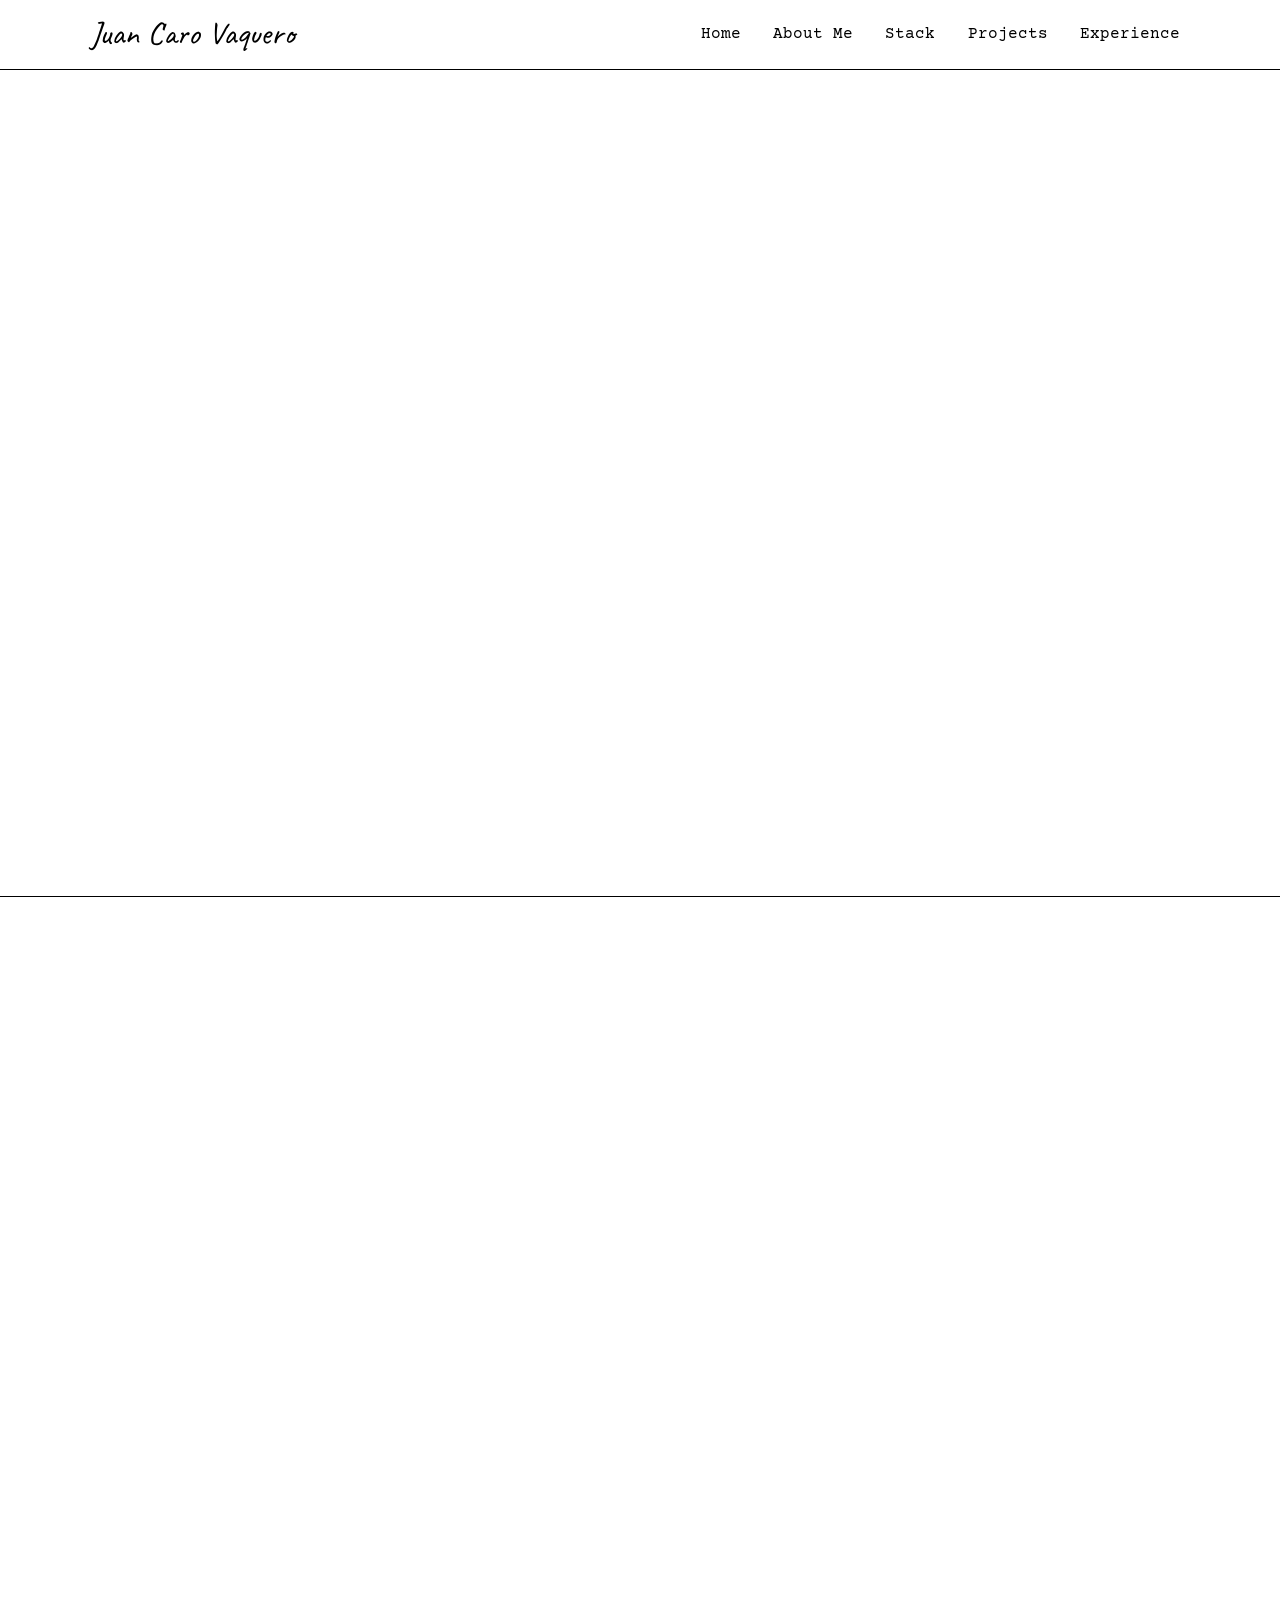
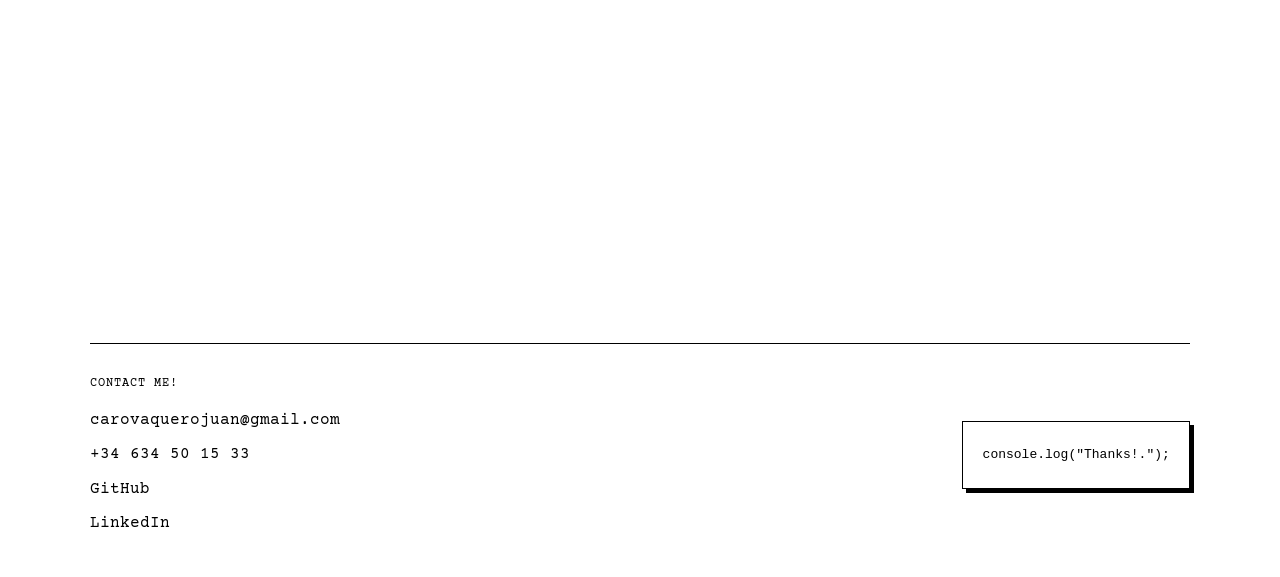
==== commit 496b88ae: "feat: shopping list & assets" ====
--- a/index.html
+++ b/index.html
@@ -38,7 +38,7 @@
           <h1>Juan Caro Vaquero</h1>
           <p class="hero-subtitle">Fullstack Dev &amp; Law </p>
           <p class="hero-note">
-            Im Juan, a fullstack developer with a background in law. I build software with a focus on clean architecture and thoughtful design :D
+            I'm Juan, a fullstack developer with a background in law. I build software with a focus on clean architecture and thoughtful design :D
           </p>
           <div class="hero-actions">
             <a class="button doodle-hover" href="#proyectos">View Projects</a>
@@ -55,16 +55,14 @@
           <div class="margin-block note-sheet">
             <p class="margin-label">side note</p>
             <p>
-              [WRITE YOUR TEXT HERE MANUALLY]
-              A brief sentence about the type of software you want to keep building.
+              Shopping list for the week:
+              <ul>
+                <li>Monster White</li>
+                <li>Another box of minis I won't paint</li>
+                <li>Food?</li>
+                <li>Monster White</li>
+              </ul>
             </p>
-          </div>
-          <div class="margin-block code-sheet">
-            <p>const profile = {</p>
-            <p>&nbsp;&nbsp;name: "Juan Caro Vaquero",</p>
-            <p>&nbsp;&nbsp;role: "Fullstack Developer",</p>
-            <p>&nbsp;&nbsp;background: "Law -&gt; Software"</p>
-            <p>};</p>
           </div>
           <div class="floating-doodle floating-doodle-hero doodle-hover">
             <img
@@ -165,11 +163,15 @@
           </div>
           <div class="project-entry-body">
             <div class="entry-visual image-placeholder" role="img" aria-label="Plotea visual placeholder">
-              <span>Image missing here</span>
+            <img
+              class="doodle-image"
+              src="assets/plotea-star.png"
+              alt="Black and white line-art illustration of a bird flying with an umbrella"
+            >
             </div>
             <div class="entry-copy">
               <p>I HATE LETTERBOXD! </p>
-              <p>So I created the version of Letterboxd I wanted to exist: a clean, intuitive app. I designed the architecture with scalability in mind, using clean architecture principles.</p>
+              <p>So I created the version of Letterboxd I wanted to use: a clean, intuitive app. I designed the architecture with scalability in mind, using clean architecture principles.</p>
               <ul class="tag-list">
                 <li>Clean Architecture</li>
                 <li>Mobile</li>
@@ -193,6 +195,7 @@
             </div>
             <div class="entry-copy">
               <p>
+                <!-- escribir algo de que mi amigo adri tambien hizo esto e incluso añadir para que vean su github?  -->
                 [WRITE YOUR TEXT HERE MANUALLY]
                 Summarize how AI OCR works, the receipt flow, and your technical role.
               </p>
@@ -248,7 +251,7 @@
             <div class="timeline-copy">
               <h3>Tecnosis</h3>
               <p>Software Development Internship</p>
-              <p>Backend/Frontend development using .NET, Blazor, MySQL, and JavaScript for notification management.</p>
+              <p>Backend/Frontend development using .NET, Blazor, MySQL, and JavaScript for a web & app notification management.</p>
             </div>
           </article>
           <article class="timeline-item">
@@ -265,7 +268,7 @@
             <img 
             class="doodle-image"
               src="assets/gato-like.png"
-              alt="Black and white line-art illustration of a bird flying with an umbrella"
+              alt="Black and white line-art illustration of a cat giving a thumbs up"
             >
           </div>
         </div>
--- a/samuel.css
+++ b/samuel.css
@@ -531,7 +531,6 @@
   left: 10%;
   right: 8%;
   bottom: 1.1rem;
-  border-bottom: 1px dashed var(--line);
 }
 
 .image-placeholder {
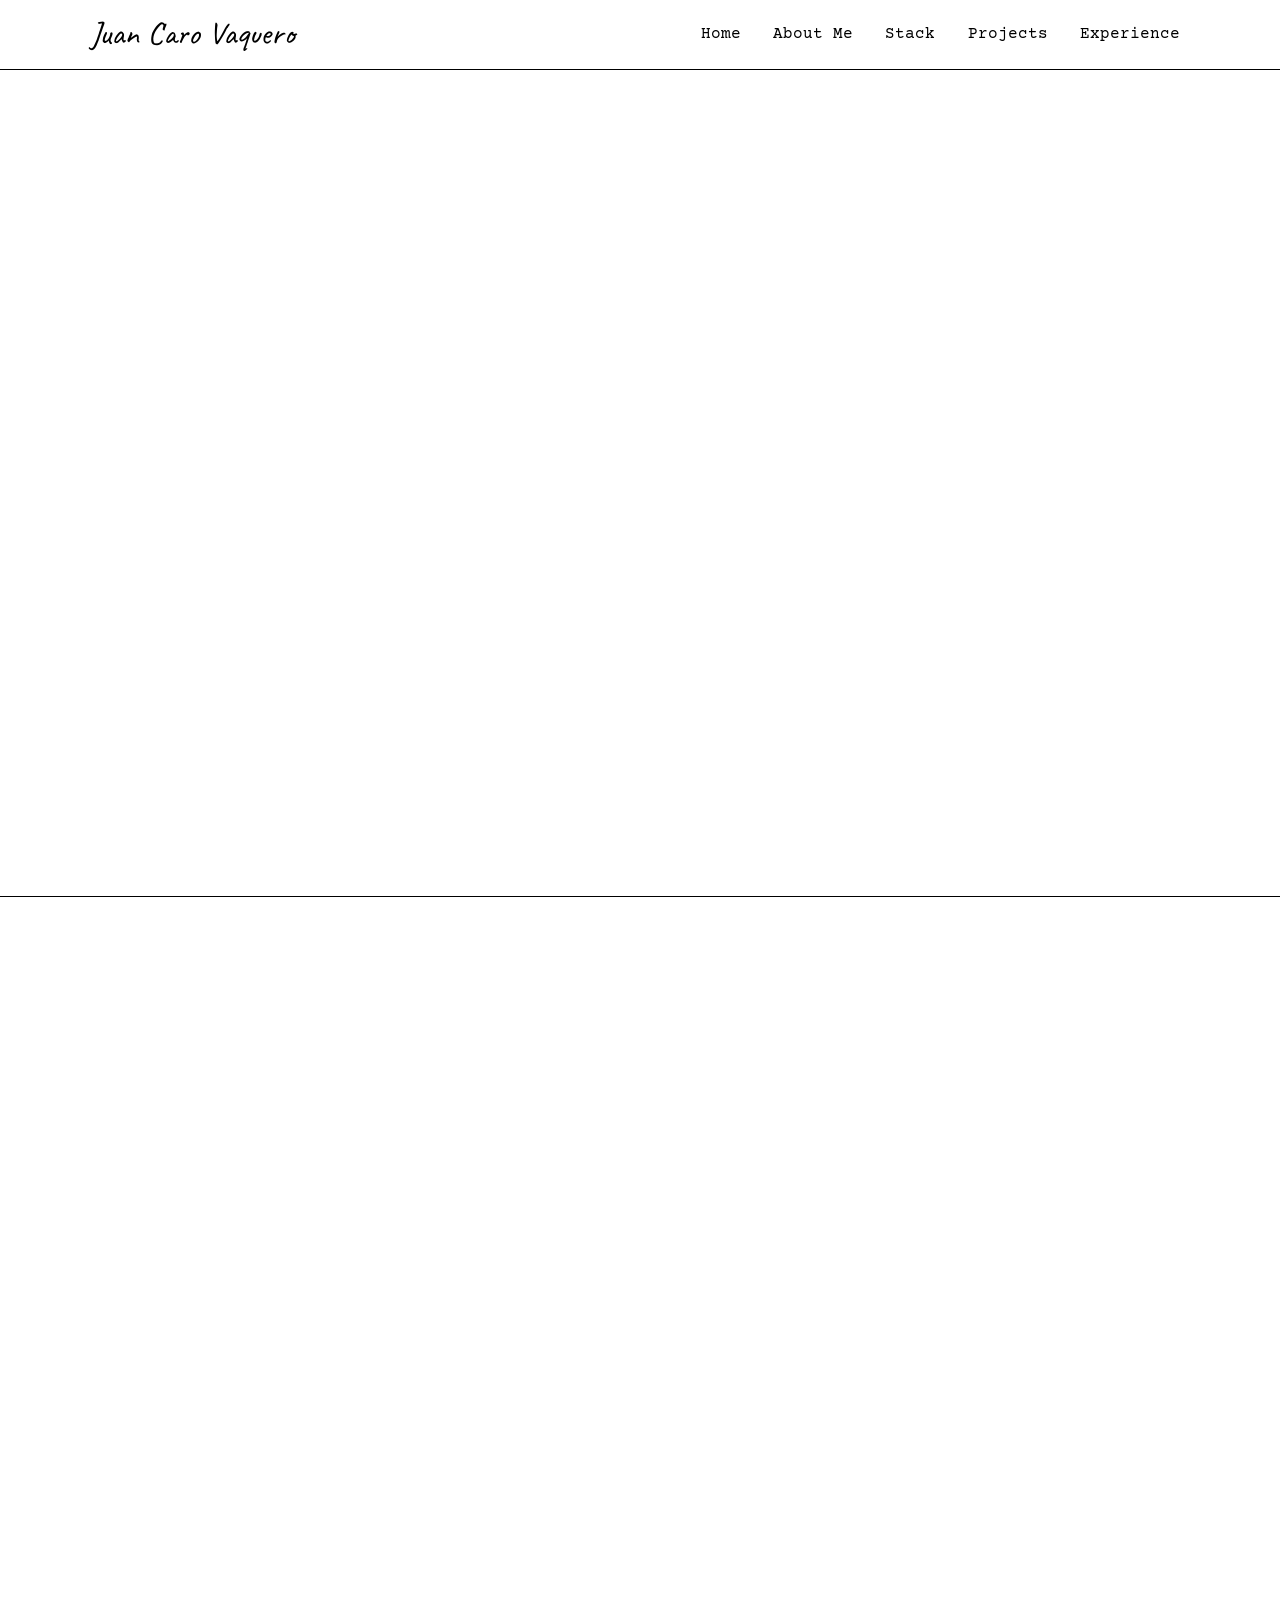
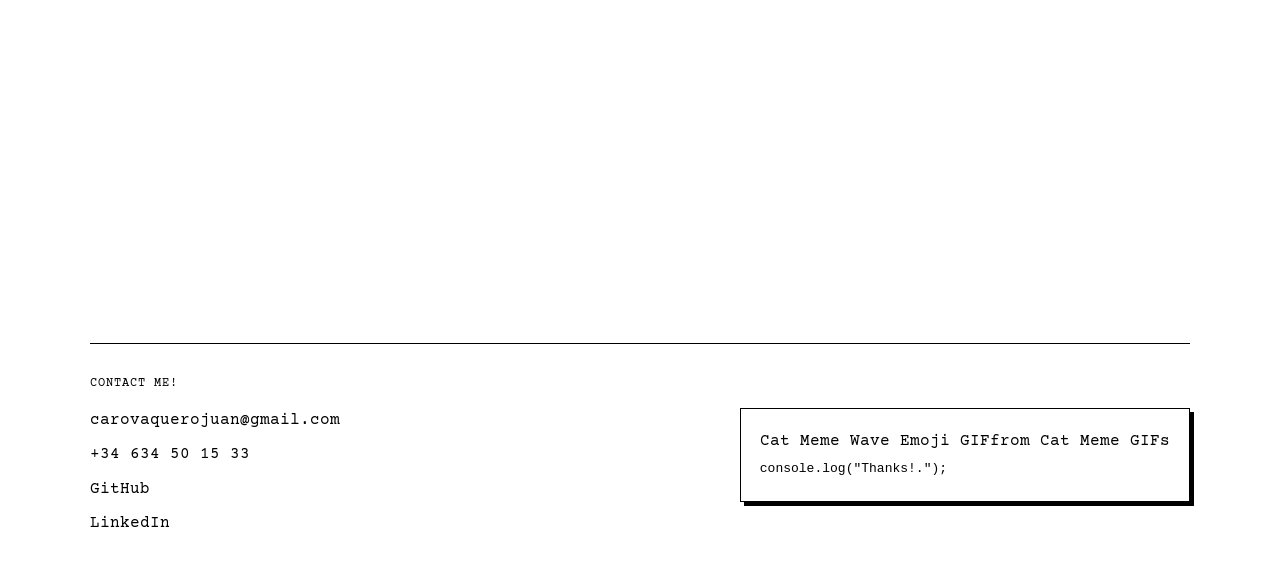
==== commit 38cfe55e: "chore: update shopping list & add cat meme GIF" ====
--- a/index.html
+++ b/index.html
@@ -58,7 +58,7 @@
               Shopping list for the week:
               <ul>
                 <li>Monster White</li>
-                <li>Another box of minis I won't paint</li>
+                <li>Complete set of a Warhammer army</li>
                 <li>Food?</li>
                 <li>Monster White</li>
               </ul>
@@ -288,6 +288,7 @@
         </ul>
       </div>
       <div class="footer-note">
+        <div class="tenor-gif-embed" data-postid="17826137474354671565" data-share-method="host" data-aspect-ratio="1.32353" data-width="100%"><a href="https://tenor.com/view/cat-meme-wave-emoji-cat-wave-cat-wave-gif-17826137474354671565">Cat Meme Wave Emoji GIF</a>from <a href="https://tenor.com/search/cat+meme-gifs">Cat Meme GIFs</a></div> <script type="text/javascript" async src="https://tenor.com/embed.js"></script>
         <code>console.log("Thanks!.");</code>
       </div>
     </div>
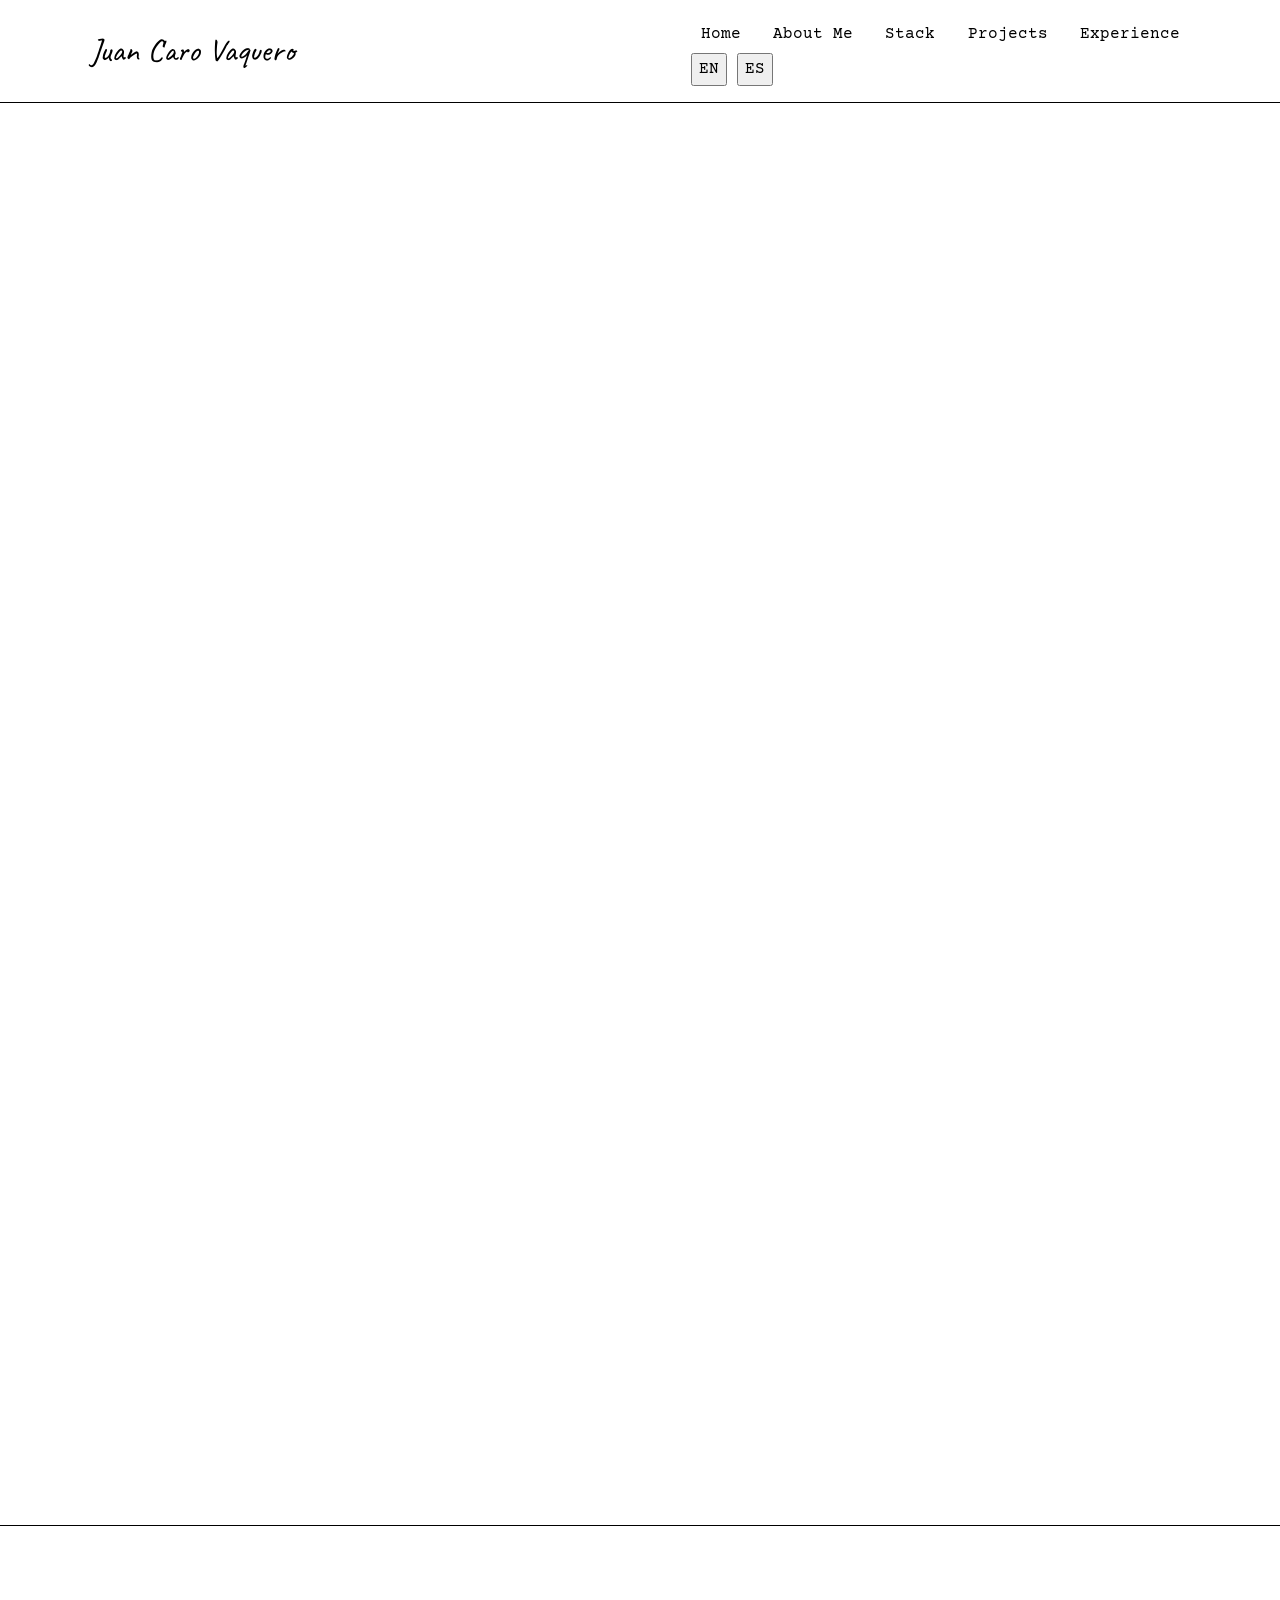
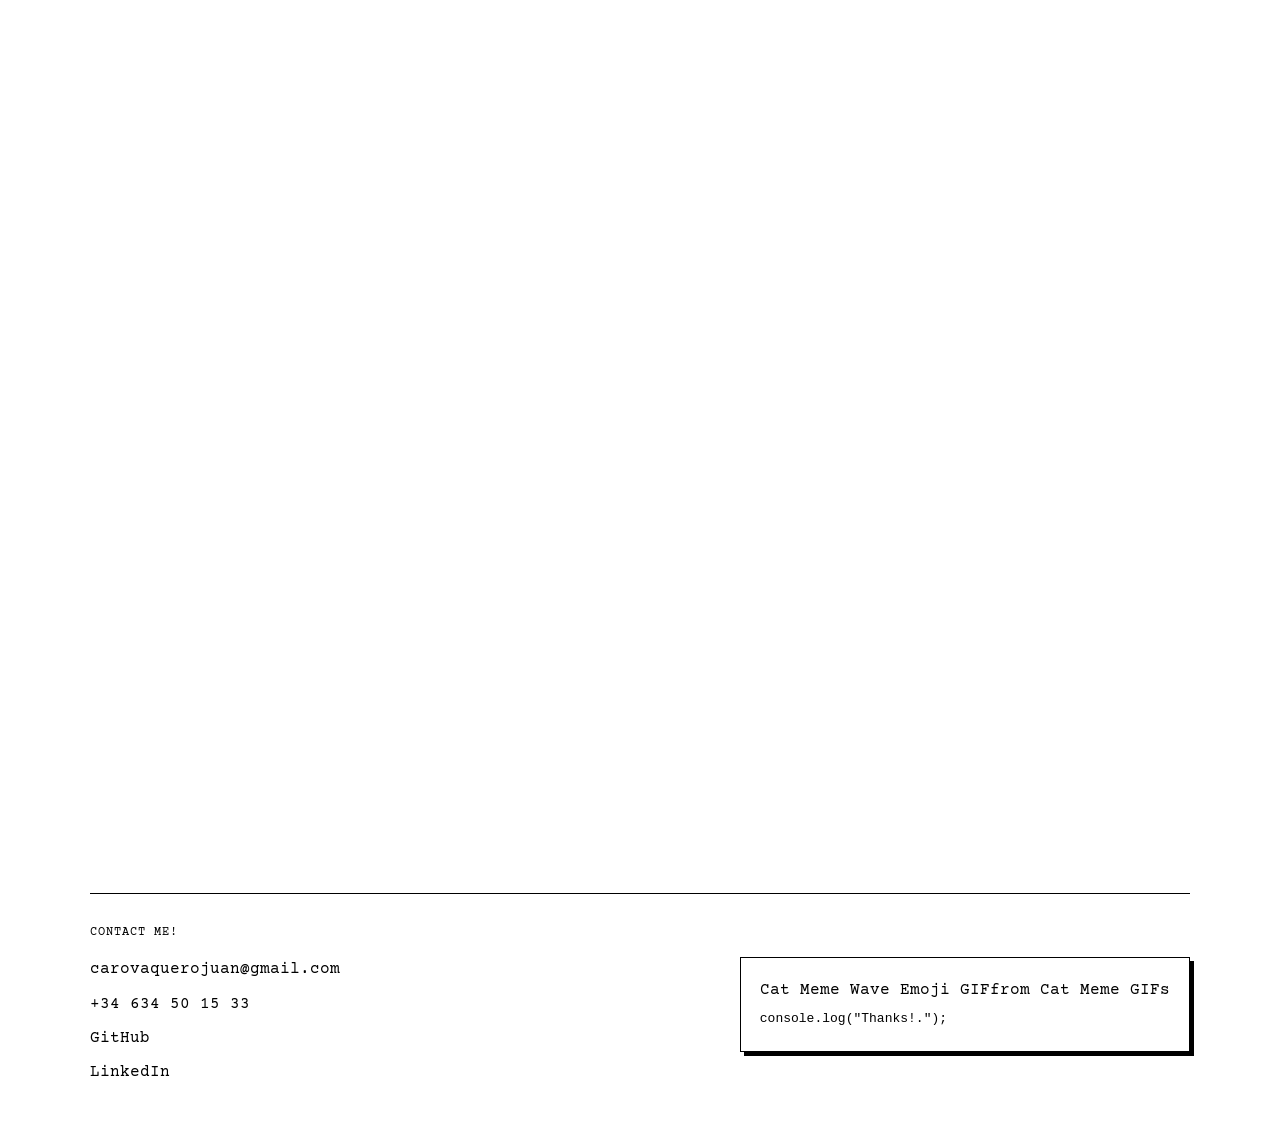
==== commit 7928c93d: "chore: change alt and add img" ====
--- a/index.html
+++ b/index.html
@@ -3,9 +3,13 @@
 <head>
   <meta charset="UTF-8">
   <meta name="viewport" content="width=device-width, initial-scale=1.0">
-<link rel="stylesheet" type='text/css' href="https://cdn.jsdelivr.net/gh/devicons/devicon@latest/devicon.min.css">  <title>Juan Caro Vaquero</title>
+  <link rel="stylesheet" type='text/css' href="https://cdn.jsdelivr.net/gh/devicons/devicon@latest/devicon.min.css">
+  <link rel="icon" type="image/png" href="assets/favicon.png">
+  <title data-i18n="meta.title">Juan Caro Vaquero</title>
   <meta
     name="description"
+    data-i18n-attr="content"
+    data-i18n="meta.description"
     content="Variante visual del portfolio de Juan Caro Vaquero con estética line-art indie manga."
   >
   <link rel="preconnect" href="https://fonts.googleapis.com">
@@ -20,13 +24,19 @@
   <header class="site-header">
     <div class="container header-inner">
       <a class="brand" href="#inicio">Juan Caro Vaquero</a>
-      <nav class="site-nav" aria-label="Main navigation">
-        <a href="#inicio">Home</a>
-        <a href="#sobre-mi">About Me</a>
-        <a href="#stack">Stack</a>
-        <a href="#proyectos">Projects</a>
-        <a href="#experiencia">Experience</a>
-      </nav>
+      <div class="header-controls">
+        <nav class="site-nav" aria-label="Main navigation" data-i18n-attr="aria-label" data-i18n="nav.aria">
+          <a href="#inicio" data-i18n="nav.home">Home</a>
+          <a href="#sobre-mi" data-i18n="nav.about">About Me</a>
+          <a href="#stack" data-i18n="nav.stack">Stack</a>
+          <a href="#proyectos" data-i18n="nav.projects">Projects</a>
+          <a href="#experiencia" data-i18n="nav.experience">Experience</a>
+        </nav>
+        <div class="lang-switch" role="group" aria-label="Language selector" data-i18n-attr="aria-label" data-i18n="lang.selector">
+          <button class="lang-button is-active" type="button" data-lang-button="en" aria-pressed="true">EN</button>
+          <button class="lang-button" type="button" data-lang-button="es" aria-pressed="false">ES</button>
+        </div>
+      </div>
     </div>
   </header>
 
@@ -34,42 +44,51 @@
     <section class="hero section" id="inicio">
       <div class="container hero-layout">
         <div class="hero-copy reveal">
-          <p class="eyebrow">portfolio / line-art notes</p>
           <h1>Juan Caro Vaquero</h1>
-          <p class="hero-subtitle">Fullstack Dev &amp; Law </p>
-          <p class="hero-note">
+          <p class="hero-subtitle" data-i18n="hero.subtitle">Fullstack Dev &amp; Law </p>
+          <p class="hero-note" data-i18n="hero.note">
             I'm Juan, a fullstack developer with a background in law. I build software with a focus on clean architecture and thoughtful design :D
           </p>
           <div class="hero-actions">
-            <a class="button doodle-hover" href="#proyectos">View Projects</a>
-            <a class="button button-ghost doodle-hover" href="mailto:carovaquerojuan@gmail.com">Contact</a>
-            <button class="button is-disabled" type="button" aria-disabled="true" disabled>CV coming soon</button>
-          </div>
-          <div class="social-strip" aria-label="Social media">
+            <a class="button doodle-hover" href="#proyectos" data-i18n="hero.ctaProjects">View Projects</a>
+            <a class="button button-ghost doodle-hover" href="mailto:carovaquerojuan@gmail.com" data-i18n="hero.ctaContact">Contact</a>
+            <button class="button is-disabled" type="button" aria-disabled="true" disabled data-i18n="hero.ctaCv">CV coming soon</button>
+          </div>
+          <div class="social-strip" aria-label="Social media" data-i18n-attr="aria-label" data-i18n="hero.socialAria">
             <a class="doodle-hover" href="https://www.linkedin.com/in/dev-juan-caro-vaquero/" target="_blank" rel="noreferrer">LinkedIn</a>
             <a class="doodle-hover" href="https://github.com/juanexpensive" target="_blank" rel="noreferrer">GitHub</a>
           </div>
         </div>
 
-        <aside class="hero-margin reveal delay-1" aria-label="Side notes">
+        <aside class="hero-margin reveal delay-1" aria-label="Side notes" data-i18n-attr="aria-label" data-i18n="hero.sideAria">
           <div class="margin-block note-sheet">
-            <p class="margin-label">side note</p>
-            <p>
-              Shopping list for the week:
-              <ul>
-                <li>Monster White</li>
-                <li>Complete set of a Warhammer army</li>
-                <li>Food?</li>
-                <li>Monster White</li>
-              </ul>
-            </p>
+            <p class="margin-label" data-i18n="hero.sideLabel">side note</p>
+            <p data-i18n="hero.listTitle">Shopping list for the week:</p>
+            <ul class="side-list">
+              <li data-i18n="hero.list1">Monster White</li>
+              <li data-i18n="hero.list2">Complete set of a Warhammer army</li>
+              <li data-i18n="hero.list3">Food?</li>
+              <li data-i18n="hero.list4">Monster White</li>
+            </ul>
           </div>
           <div class="floating-doodle floating-doodle-hero doodle-hover">
-            <img
-              class="doodle-image"
-              src="assets/samuel-leyendo.jpg"
-              alt="Black and white line-art illustration of a person sitting and reading"
-            >
+            <div
+              class="look-toggle"
+              tabindex="0"
+              aria-label="Black and white line-art illustration of a person sitting and reading"
+            >
+              <img
+                class="look-toggle__image look-toggle__base"
+                src="assets/samuel-leyendo.jpg"
+                alt="Black and white line-art illustration of a person sitting and reading"
+              >
+              <img
+                class="look-toggle__image look-toggle__hover"
+                src="assets/samuel-mira.png"
+                alt=""
+                aria-hidden="true"
+              >
+            </div>
           </div>
         </aside>
       </div>
@@ -78,22 +97,22 @@
     <section class="section section-ruled" id="sobre-mi">
       <div class="container two-column">
         <div class="section-heading reveal">
-          <p class="eyebrow">About Me</p>
-          <h2>Why I Do What I Do</h2>
+          <p class="eyebrow" data-i18n="about.eyebrow">About Me</p>
+          <h2 data-i18n="about.title">Why I Do What I Do</h2>
         </div>
         <article class="text-column reveal delay-1">
-          <p>
+          <p data-i18n="about.p1">
            I had always been intrigued by coding, and I didn't want to live with the regret of never trying it. Once I took the leap, I fell in love with it and decided to pivot from my legal background to tech</p>
-          <p>
+          <p data-i18n="about.p2">
             I like building software that looks good, runs fast, and is clean. I enjoy learning from others and always try to be helpful.
           </p>
-          <p>
+          <p data-i18n="about.p3">
             When I get stuck on a tough problem, I like to take my time to think it through. To break through roadblocks, I usually do one of two things: I write about the problem to organize my thoughts, or I explain it to my friends and peers to gain a completely new perspective.
           </p>
         </article>
         <aside class="side-column reveal delay-2">
           <div class="floating-doodle floating-doodle-side doodle-hover">
-            <div class="doodle-placeholder" role="img" aria-label="Kitty placeholder">
+            <div class="doodle-placeholder" role="img" aria-label="Kitty placeholder" data-i18n-attr="aria-label" data-i18n="about.doodleAria">
             <img
               class="doodle-image"
               src="assets/punpun-volando.jpg"
@@ -108,13 +127,13 @@
     <section class="section" id="stack">
       <div class="container">
         <div class="section-heading reveal">
-          <p class="eyebrow">Stack</p>
-          <h2>Skills</h2>
+          <p class="eyebrow" data-i18n="stack.eyebrow">Stack</p>
+          <h2 data-i18n="stack.title">Skills</h2>
         </div>
         <div class="tool-ledger reveal delay-1">
           <div class="tool-row">
-            <p class="tool-label">Languages</p>
-            <div class="tech-row" aria-label="Languages">
+            <p class="tool-label" data-i18n="stack.languages">Languages</p>
+            <div class="tech-row" aria-label="Languages" data-i18n-attr="aria-label" data-i18n="stack.languages">
               <span class="tech-pill doodle-hover" title="C#"><i class="devicon-csharp-plain colored"></i></span>
               <span class="tech-pill doodle-hover" title="Python"><i class="devicon-python-plain colored"></i></span>
               <span class="tech-pill doodle-hover" title="Java"><i class="devicon-java-plain colored"></i></span>
@@ -124,8 +143,8 @@
             </div>
           </div>
           <div class="tool-row">
-            <p class="tool-label">Frameworks / Tech</p>
-            <div class="tech-row" aria-label="Frameworks and technologies">
+            <p class="tool-label" data-i18n="stack.frameworks">Frameworks / Tech</p>
+            <div class="tech-row" aria-label="Frameworks and technologies" data-i18n-attr="aria-label" data-i18n="stack.frameworksAria">
               <span class="tech-pill doodle-hover" title="React"><i class="devicon-react-original-wordmark colored"></i></span>
               <span class="tech-pill doodle-hover" title="Angular"><i class="devicon-angularjs-plain colored"></i></span>
               <span class="tech-pill doodle-hover" title="FastAPI"><i class="devicon-fastapi-plain colored"></i></span>
@@ -149,8 +168,8 @@
     <section class="section section-ruled" id="proyectos">
       <div class="container">
         <div class="section-heading reveal">
-          <p class="eyebrow">Personal Projects</p>
-          <h2>My works</h2>
+          <p class="eyebrow" data-i18n="projects.eyebrow">Personal Projects</p>
+          <h2 data-i18n="projects.title">My works</h2>
         </div>
 
         <article class="project-entry project-entry-featured reveal delay-1">
@@ -162,16 +181,16 @@
             </div>
           </div>
           <div class="project-entry-body">
-            <div class="entry-visual image-placeholder" role="img" aria-label="Plotea visual placeholder">
+            <div class="entry-visual image-placeholder" role="img" aria-label="Plotea visual placeholder" data-i18n-attr="aria-label" data-i18n="projects.ploteaAria">
             <img
               class="doodle-image"
               src="assets/plotea-star.png"
-              alt="Black and white line-art illustration of a bird flying with an umbrella"
+              alt="Green star with a smiley face, drawn in a simple line-art style"
             >
             </div>
             <div class="entry-copy">
-              <p>I HATE LETTERBOXD! </p>
-              <p>So I created the version of Letterboxd I wanted to use: a clean, intuitive app. I designed the architecture with scalability in mind, using clean architecture principles.</p>
+              <p data-i18n="projects.ploteaP1">I HATE LETTERBOXD! </p>
+              <p data-i18n="projects.ploteaP2">So I created the version of Letterboxd I wanted to use: a clean, intuitive app. I designed the architecture with scalability in mind, using clean architecture principles.</p>
               <ul class="tag-list">
                 <li>Clean Architecture</li>
                 <li>Mobile</li>
@@ -185,40 +204,13 @@
           <div class="project-entry-meta">
             <span class="entry-index">02</span>
             <div class="project-entry-head">
-              <h3>PayTogether</h3>
-              <a href="https://github.com/juanexpensive" target="_blank" rel="noreferrer">GitHub</a>
-            </div>
-          </div>
-          <div class="project-entry-body project-entry-body-reverse">
-            <div class="entry-visual image-placeholder" role="img" aria-label="PayTogether visual placeholder">
-              <span>Image missing here</span>
-            </div>
-            <div class="entry-copy">
-              <p>
-                <!-- escribir algo de que mi amigo adri tambien hizo esto e incluso añadir para que vean su github?  -->
-                [WRITE YOUR TEXT HERE MANUALLY]
-                Summarize how AI OCR works, the receipt flow, and your technical role.
-              </p>
-              <ul class="tag-list">
-                <li>OCR</li>
-                <li>IA</li>
-                <li>Automation</li>
-              </ul>
-            </div>
-          </div>
-        </article>
-
-        <article class="project-entry project-entry-plain reveal delay-3">
-          <div class="project-entry-meta">
-            <span class="entry-index">03</span>
-            <div class="project-entry-head">
               <h3>S-Pain</h3>
               <a href="https://github.com/juanexpensive/spain" target="_blank" rel="noreferrer">GitHub</a>
             </div>
           </div>
           <div class="project-entry-body">
             <div class="entry-copy">
-              <p>
+              <p data-i18n="projects.spainP1">
                 I created S-Pain to visualize and analyze price data across Spanish provinces.
                 It scrapes data from MIVAU, processes it with Python, and presents it in an interactive Streamlit dashboard.
                 I just felt like doing some data work and this was a fun way to do it!
@@ -229,10 +221,12 @@
                 <li>Data Analysis</li>
               </ul>
             </div>
-            <div class="entry-statuses" aria-label="Reference UI states">
-              <div class="state-chip is-loading">loading</div>
-              <div class="state-chip is-empty">empty</div>
-              <div class="state-chip is-error">error</div>
+            <div class="entry-visual image-placeholder" role="img" aria-label="S-Pain visual placeholder">
+              <img
+                class="doodle-image"
+                src="assets/s-pain.png"
+                alt="Dashboard screenshot with various charts and graphs"
+              >
             </div>
           </div>
         </article>
@@ -242,29 +236,29 @@
     <section class="section" id="experiencia">
       <div class="container experience-layout">
         <div class="section-heading reveal">
-          <p class="eyebrow">Experience</p>
-          <h2>My Journey</h2>
+          <p class="eyebrow" data-i18n="experience.eyebrow">Experience</p>
+          <h2 data-i18n="experience.title">My Journey</h2>
         </div>
         <div class="timeline reveal delay-1">
           <article class="timeline-item">
             <div class="timeline-date">Feb 2026 / Jun 2026</div>
             <div class="timeline-copy">
               <h3>Tecnosis</h3>
-              <p>Software Development Internship</p>
-              <p>Backend/Frontend development using .NET, Blazor, MySQL, and JavaScript for a web & app notification management.</p>
+              <p data-i18n="experience.tecnosisRole">Software Development Internship</p>
+              <p data-i18n="experience.tecnosisDesc">Backend/Frontend development using .NET, Blazor, MySQL, and JavaScript for a web & app notification management.</p>
             </div>
           </article>
           <article class="timeline-item">
             <div class="timeline-date">Oct 2025</div>
             <div class="timeline-copy">
               <h3>SevillaJam</h3>
-              <p>Game Developer &amp; Producer</p>
-              <p>Core logic in C# and Unity during a 48-hour event under pressure.</p>
+              <p data-i18n="experience.sevillajamRole">Game Developer &amp; Producer</p>
+              <p data-i18n="experience.sevillajamDesc">Core logic in C# and Unity during a 48-hour event under pressure.</p>
             </div>
           </article>
         </div>
         <div class="floating-doodle floating-doodle-experience reveal delay-2 doodle-hover">
-          <div class="doodle-placeholder" role="img" aria-label="Kitty placeholder">
+          <div class="doodle-placeholder" role="img" aria-label="Kitty placeholder" data-i18n-attr="aria-label" data-i18n="experience.doodleAria">
             <img 
             class="doodle-image"
               src="assets/gato-like.png"
@@ -279,7 +273,7 @@
   <footer class="site-footer">
     <div class="container footer-layout">
       <div>
-        <p class="eyebrow">Contact me!</p>
+        <p class="eyebrow" data-i18n="footer.eyebrow">Contact me!</p>
         <ul class="footer-links">
           <li><a href="mailto:carovaquerojuan@gmail.com">carovaquerojuan@gmail.com</a></li>
           <li><a href="tel:+34 634 50 15 33">+34 634 50 15 33</a></li>
@@ -289,11 +283,11 @@
       </div>
       <div class="footer-note">
         <div class="tenor-gif-embed" data-postid="17826137474354671565" data-share-method="host" data-aspect-ratio="1.32353" data-width="100%"><a href="https://tenor.com/view/cat-meme-wave-emoji-cat-wave-cat-wave-gif-17826137474354671565">Cat Meme Wave Emoji GIF</a>from <a href="https://tenor.com/search/cat+meme-gifs">Cat Meme GIFs</a></div> <script type="text/javascript" async src="https://tenor.com/embed.js"></script>
-        <code>console.log("Thanks!.");</code>
+        <code data-i18n="footer.code">console.log("Thanks!.");</code>
       </div>
     </div>
   </footer>
 
   <script src="samuel.js"></script>
 </body>
-</html>+</html>
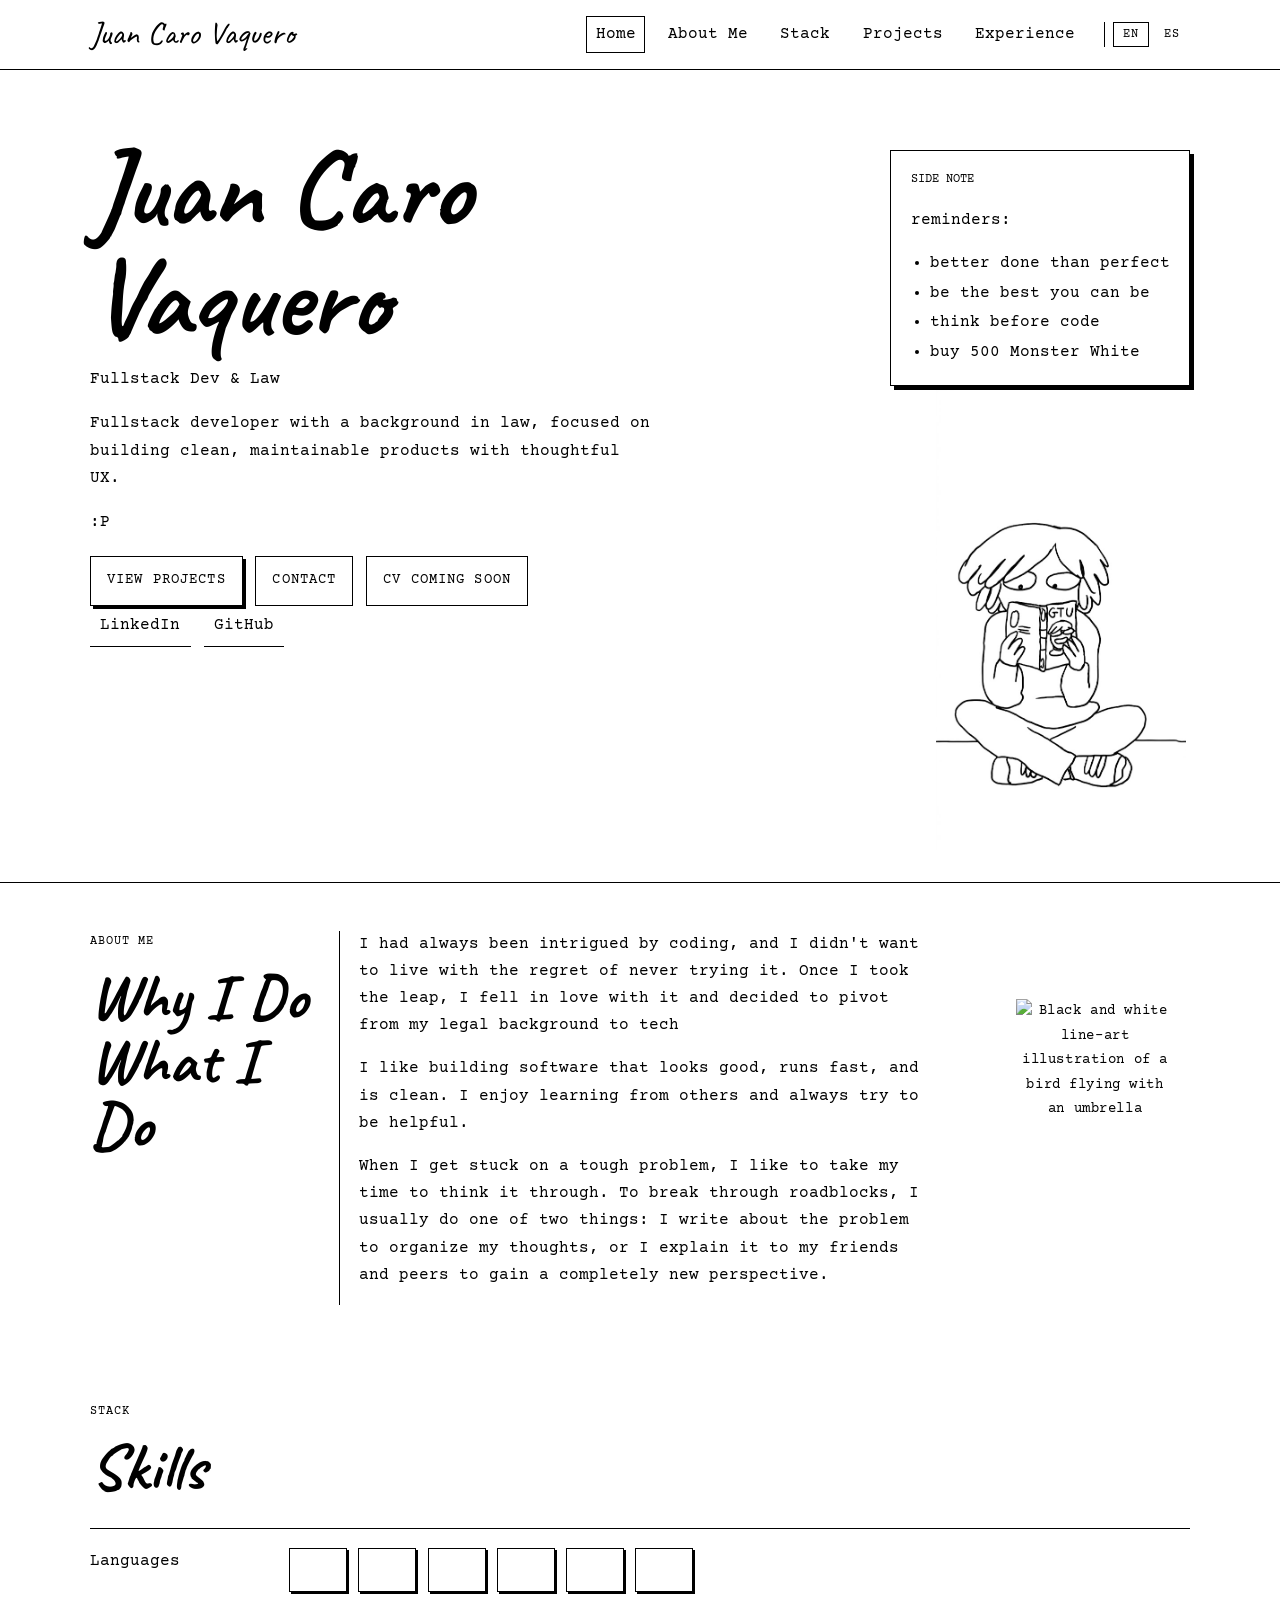
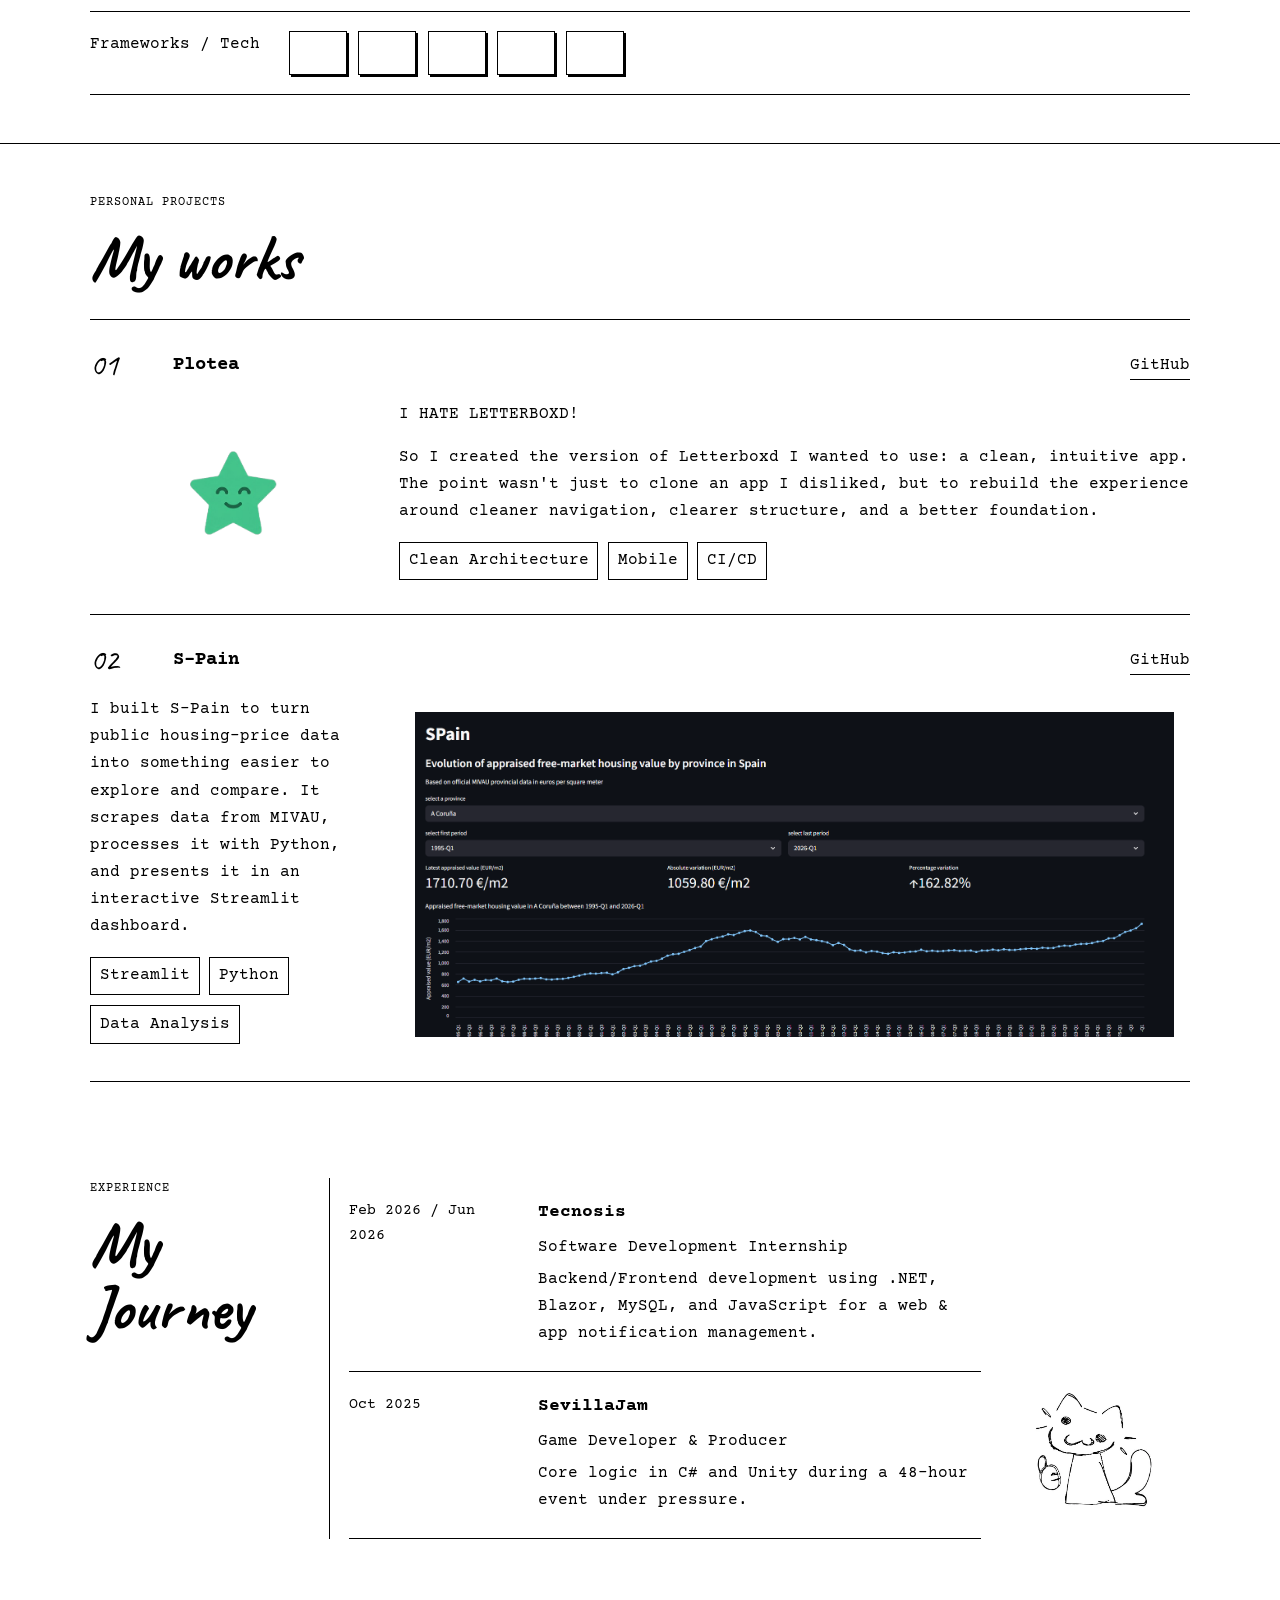
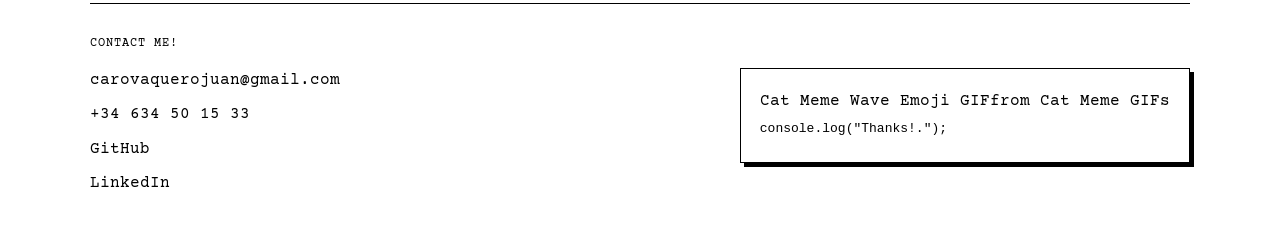
==== commit a9e39b20: "chore: remove unused images & add translations" ====
--- a/index.html
+++ b/index.html
@@ -47,8 +47,8 @@
           <h1>Juan Caro Vaquero</h1>
           <p class="hero-subtitle" data-i18n="hero.subtitle">Fullstack Dev &amp; Law </p>
           <p class="hero-note" data-i18n="hero.note">
-            I'm Juan, a fullstack developer with a background in law. I build software with a focus on clean architecture and thoughtful design :D
-          </p>
+            Fullstack developer with a background in law, focused on building clean, maintainable products with thoughtful UX.          </p>
+            <p>:P</p>
           <div class="hero-actions">
             <a class="button doodle-hover" href="#proyectos" data-i18n="hero.ctaProjects">View Projects</a>
             <a class="button button-ghost doodle-hover" href="mailto:carovaquerojuan@gmail.com" data-i18n="hero.ctaContact">Contact</a>
@@ -63,12 +63,12 @@
         <aside class="hero-margin reveal delay-1" aria-label="Side notes" data-i18n-attr="aria-label" data-i18n="hero.sideAria">
           <div class="margin-block note-sheet">
             <p class="margin-label" data-i18n="hero.sideLabel">side note</p>
-            <p data-i18n="hero.listTitle">Shopping list for the week:</p>
+            <p data-i18n="hero.listTitle">reminders:</p>
             <ul class="side-list">
-              <li data-i18n="hero.list1">Monster White</li>
-              <li data-i18n="hero.list2">Complete set of a Warhammer army</li>
-              <li data-i18n="hero.list3">Food?</li>
-              <li data-i18n="hero.list4">Monster White</li>
+              <li data-i18n="hero.list1">better done than perfect</li>
+              <li data-i18n="hero.list2">be the best you can be</li>
+              <li data-i18n="hero.list3">think before code</li>
+              <li data-i18n="hero.list4">buy 500 Monster White</li>
             </ul>
           </div>
           <div class="floating-doodle floating-doodle-hero doodle-hover">
@@ -76,6 +76,8 @@
               class="look-toggle"
               tabindex="0"
               aria-label="Black and white line-art illustration of a person sitting and reading"
+              data-i18n-attr="aria-label"
+              data-i18n="hero.lookAria"
             >
               <img
                 class="look-toggle__image look-toggle__base"
@@ -190,7 +192,7 @@
             </div>
             <div class="entry-copy">
               <p data-i18n="projects.ploteaP1">I HATE LETTERBOXD! </p>
-              <p data-i18n="projects.ploteaP2">So I created the version of Letterboxd I wanted to use: a clean, intuitive app. I designed the architecture with scalability in mind, using clean architecture principles.</p>
+              <p data-i18n="projects.ploteaP2">So I created the version of Letterboxd I wanted to use: a clean, intuitive app. The point wasn't just to clone an app I disliked, but to rebuild the experience around cleaner navigation, clearer structure, and a better foundation.</p>
               <ul class="tag-list">
                 <li>Clean Architecture</li>
                 <li>Mobile</li>
@@ -211,9 +213,8 @@
           <div class="project-entry-body">
             <div class="entry-copy">
               <p data-i18n="projects.spainP1">
-                I created S-Pain to visualize and analyze price data across Spanish provinces.
+                I built S-Pain to turn public housing-price data into something easier to explore and compare.
                 It scrapes data from MIVAU, processes it with Python, and presents it in an interactive Streamlit dashboard.
-                I just felt like doing some data work and this was a fun way to do it!
               </p>
               <ul class="tag-list">
                 <li>Streamlit</li>
@@ -221,7 +222,7 @@
                 <li>Data Analysis</li>
               </ul>
             </div>
-            <div class="entry-visual image-placeholder" role="img" aria-label="S-Pain visual placeholder">
+            <div class="entry-visual image-placeholder" role="img" aria-label="S-Pain visual placeholder" data-i18n-attr="aria-label" data-i18n="projects.spainAria">
               <img
                 class="doodle-image"
                 src="assets/s-pain.png"
--- a/samuel.css
+++ b/samuel.css
@@ -27,6 +27,7 @@
   color: var(--fg);
   font-family: "Courier Prime", monospace;
   line-height: 1.7;
+  cursor: url("assets/cursor-pointer.png") 4 3, auto;
 }
 
 a,
@@ -36,10 +37,12 @@
 
 a {
   text-decoration: none;
+  cursor: url("assets/cursor-hand.png") 10 3, pointer;
 }
 
 button {
   font: inherit;
+  cursor: url("assets/cursor-hand.png") 10 3, pointer;
 }
 
 .container {
@@ -71,6 +74,12 @@
   padding: 1rem 0;
 }
 
+.header-controls {
+  display: flex;
+  align-items: center;
+  gap: var(--space-3);
+}
+
 .brand,
 h1,
 h2 {
@@ -88,6 +97,37 @@
   gap: var(--space-2);
 }
 
+.lang-switch {
+  display: inline-flex;
+  align-items: center;
+  gap: 0.35rem;
+  padding-left: 0.5rem;
+  border-left: 1px solid var(--line);
+}
+
+.lang-button {
+  min-height: auto;
+  padding: 0.35rem 0.55rem;
+  border: 1px solid transparent;
+  background: transparent;
+  box-shadow: none;
+  font-size: 0.78rem;
+  letter-spacing: 0.08em;
+  line-height: 1;
+}
+
+.lang-button:hover,
+.lang-button:active {
+  transform: none;
+  box-shadow: none;
+  border-color: var(--line);
+}
+
+.lang-button.is-active {
+  border-color: var(--line);
+  background: var(--paper);
+}
+
 .site-nav a {
   padding: 0.25rem 0.55rem;
   border: 1px solid transparent;
@@ -100,6 +140,7 @@
 
 .site-nav a:focus-visible,
 .button:focus-visible,
+.lang-button:focus-visible,
 .social-strip a:focus-visible,
 .project-entry-head a:focus-visible,
 .footer-links a:focus-visible {
@@ -108,16 +149,22 @@
 }
 
 .hero {
-  min-height: calc(100dvh - 74px);
+  min-height: clamp(620px, 84dvh, 760px);
   display: flex;
   align-items: center;
+  padding: clamp(2.5rem, 5vw, 4rem) 0 clamp(1rem, 3vw, 2rem);
 }
 
 .hero-layout {
   display: grid;
-  grid-template-columns: minmax(0, 1.2fr) 310px;
-  gap: var(--space-5);
-  align-items: start;
+  grid-template-columns: minmax(0, 1.1fr) minmax(260px, 320px);
+  gap: clamp(2rem, 5vw, 4.5rem);
+  align-items: center;
+}
+
+.hero-copy {
+  max-width: 42rem;
+  align-self: start;
 }
 
 .eyebrow {
@@ -140,7 +187,8 @@
 }
 
 .hero-note {
-  max-width: 40rem;
+  max-width: 35rem;
+  font-size: 1.02rem;
 }
 
 .hero-actions,
@@ -157,9 +205,7 @@
 
 .button,
 .note-sheet,
-.code-sheet,
-.footer-note,
-.state-chip {
+.footer-note {
   background: var(--paper);
 }
 
@@ -204,7 +250,9 @@
 
 .hero-margin {
   display: grid;
-  gap: var(--space-3);
+  gap: 1rem;
+  align-self: end;
+  margin-top: 1rem;
 }
 
 .margin-block,
@@ -214,9 +262,13 @@
 }
 
 .note-sheet,
-.code-sheet,
 .footer-note {
   padding: var(--space-3);
+}
+
+.note-sheet {
+  max-width: 19.5rem;
+  margin-left: auto;
 }
 
 .margin-label {
@@ -225,8 +277,13 @@
   font-size: 0.75rem;
 }
 
-.code-sheet p {
-  margin: 0.3rem 0;
+.side-list {
+  margin: 0;
+  padding-left: 1.2rem;
+}
+
+.side-list li + li {
+  margin-top: 0.15rem;
 }
 
 .section-heading {
@@ -351,39 +408,8 @@
   order: 1;
 }
 
-.project-entry-plain .project-entry-body {
-  grid-template-columns: minmax(0, 1fr) 220px;
-}
-
 .entry-copy p:first-child {
   margin-top: 0;
-}
-
-.entry-statuses {
-  display: grid;
-  gap: var(--space-2);
-  align-content: start;
-}
-
-.state-chip {
-  min-height: 44px;
-  display: flex;
-  align-items: center;
-  justify-content: center;
-  border: 1.5px solid var(--line);
-}
-
-.state-chip.is-loading::after {
-  content: "...";
-  margin-left: 0.4rem;
-}
-
-.state-chip.is-empty {
-  font-style: italic;
-}
-
-.state-chip.is-error {
-  box-shadow: 4px 4px 0 0 #000000;
 }
 
 .tag-list {
@@ -402,9 +428,13 @@
 
 .experience-layout {
   display: grid;
-  grid-template-columns: 230px minmax(0, 1fr);
+  grid-template-columns: 210px minmax(0, 1fr) 180px;
   gap: var(--space-4);
   align-items: start;
+}
+
+.experience-layout .section-heading {
+  margin-bottom: 0;
 }
 
 .timeline {
@@ -470,14 +500,27 @@
   position: relative;
   z-index: 0;
   --doodle-tilt: 0deg;
-  transform: rotate(var(--doodle-tilt));
   transform-origin: center;
 }
 
+.floating-doodle.doodle-hover {
+  transition: none;
+}
+
+.floating-doodle.doodle-hover:hover {
+  animation: none;
+  transform: none;
+}
+
+.floating-doodle.doodle-hover:active {
+  transform: none;
+}
+
 .floating-doodle-hero {
-  width: min(100%, 220px);
+  width: min(100%, 250px);
   margin-left: auto;
-  margin-right: 0.5rem;
+  margin-right: 0.25rem;
+  margin-top: -0.75rem;
   --doodle-tilt: -3deg;
 }
 
@@ -495,9 +538,10 @@
 }
 
 .floating-doodle-experience {
-  width: min(100%, 185px);
-  margin-left: auto;
-  margin-top: var(--space-4);
+  width: min(100%, 165px);
+  margin-left: 0;
+  margin-top: 1.5rem;
+  align-self: end;
   --doodle-tilt: 3deg;
 }
 
@@ -506,11 +550,56 @@
   display: block;
   width: 100%;
   height: auto;
-  background: var(--paper);
 }
 
 .doodle-image {
   mix-blend-mode: multiply;
+}
+
+.look-toggle {
+  position: relative;
+  width: 100%;
+  aspect-ratio: 557 / 1024;
+  display: block;
+  cursor: url("assets/cursor-hand.png") 10 3, pointer;
+  background: transparent;
+}
+
+.look-toggle__image {
+  position: absolute;
+  inset: 0;
+  width: 100%;
+  height: 100%;
+  display: block;
+  object-fit: contain;
+  user-select: none;
+  pointer-events: none;
+  mix-blend-mode: multiply;
+}
+
+.look-toggle__base {
+  opacity: 1;
+  transition: opacity 0.3s ease-in-out;
+}
+
+.look-toggle__hover {
+  opacity: 0;
+  transition: opacity 0.3s ease-in-out;
+}
+
+.look-toggle:hover .look-toggle__base,
+.look-toggle:focus-visible .look-toggle__base {
+  opacity: 0;
+}
+
+.look-toggle:hover .look-toggle__hover,
+.look-toggle:focus-visible .look-toggle__hover {
+  opacity: 1;
+}
+
+.look-toggle:focus-visible {
+  outline: 2px solid var(--fg);
+  outline-offset: 4px;
 }
 
 .doodle-placeholder {
@@ -526,11 +615,7 @@
 }
 
 .doodle-placeholder::after {
-  content: "";
-  position: absolute;
-  left: 10%;
-  right: 8%;
-  bottom: 1.1rem;
+  content: none;
 }
 
 .image-placeholder {
@@ -539,7 +624,6 @@
   place-items: center;
   text-align: center;
   padding: 1rem;
-  border: 1.5px dashed var(--line);
 }
 
 .reveal {
@@ -568,18 +652,22 @@
   .two-column,
   .experience-layout,
   .project-entry-body,
-  .project-entry-plain .project-entry-body,
   .footer-layout {
     grid-template-columns: 1fr;
   }
 
   .hero {
     min-height: auto;
-    padding-top: 2rem;
+    padding: 2rem 0 1rem;
   }
 
   .side-column {
     padding-top: 0;
+  }
+
+  .hero-copy,
+  .hero-note {
+    max-width: none;
   }
 
   .floating-doodle-hero,
@@ -589,6 +677,10 @@
     margin-left: 0;
     margin-right: 0;
   }
+
+  .floating-doodle-hero {
+    margin-top: 0.5rem;
+  }
 }
 
 @media (max-width: 768px) {
@@ -599,6 +691,17 @@
   .header-inner {
     flex-direction: column;
     align-items: flex-start;
+  }
+
+  .header-controls {
+    width: 100%;
+    flex-direction: column;
+    align-items: flex-start;
+  }
+
+  .lang-switch {
+    padding-left: 0;
+    border-left: 0;
   }
 
   .tool-row,
@@ -655,4 +758,12 @@
     opacity: 1;
     transform: none;
   }
-}
+
+  .look-toggle__hover {
+    transition: none;
+  }
+
+  .look-toggle__base {
+    transition: none;
+  }
+}
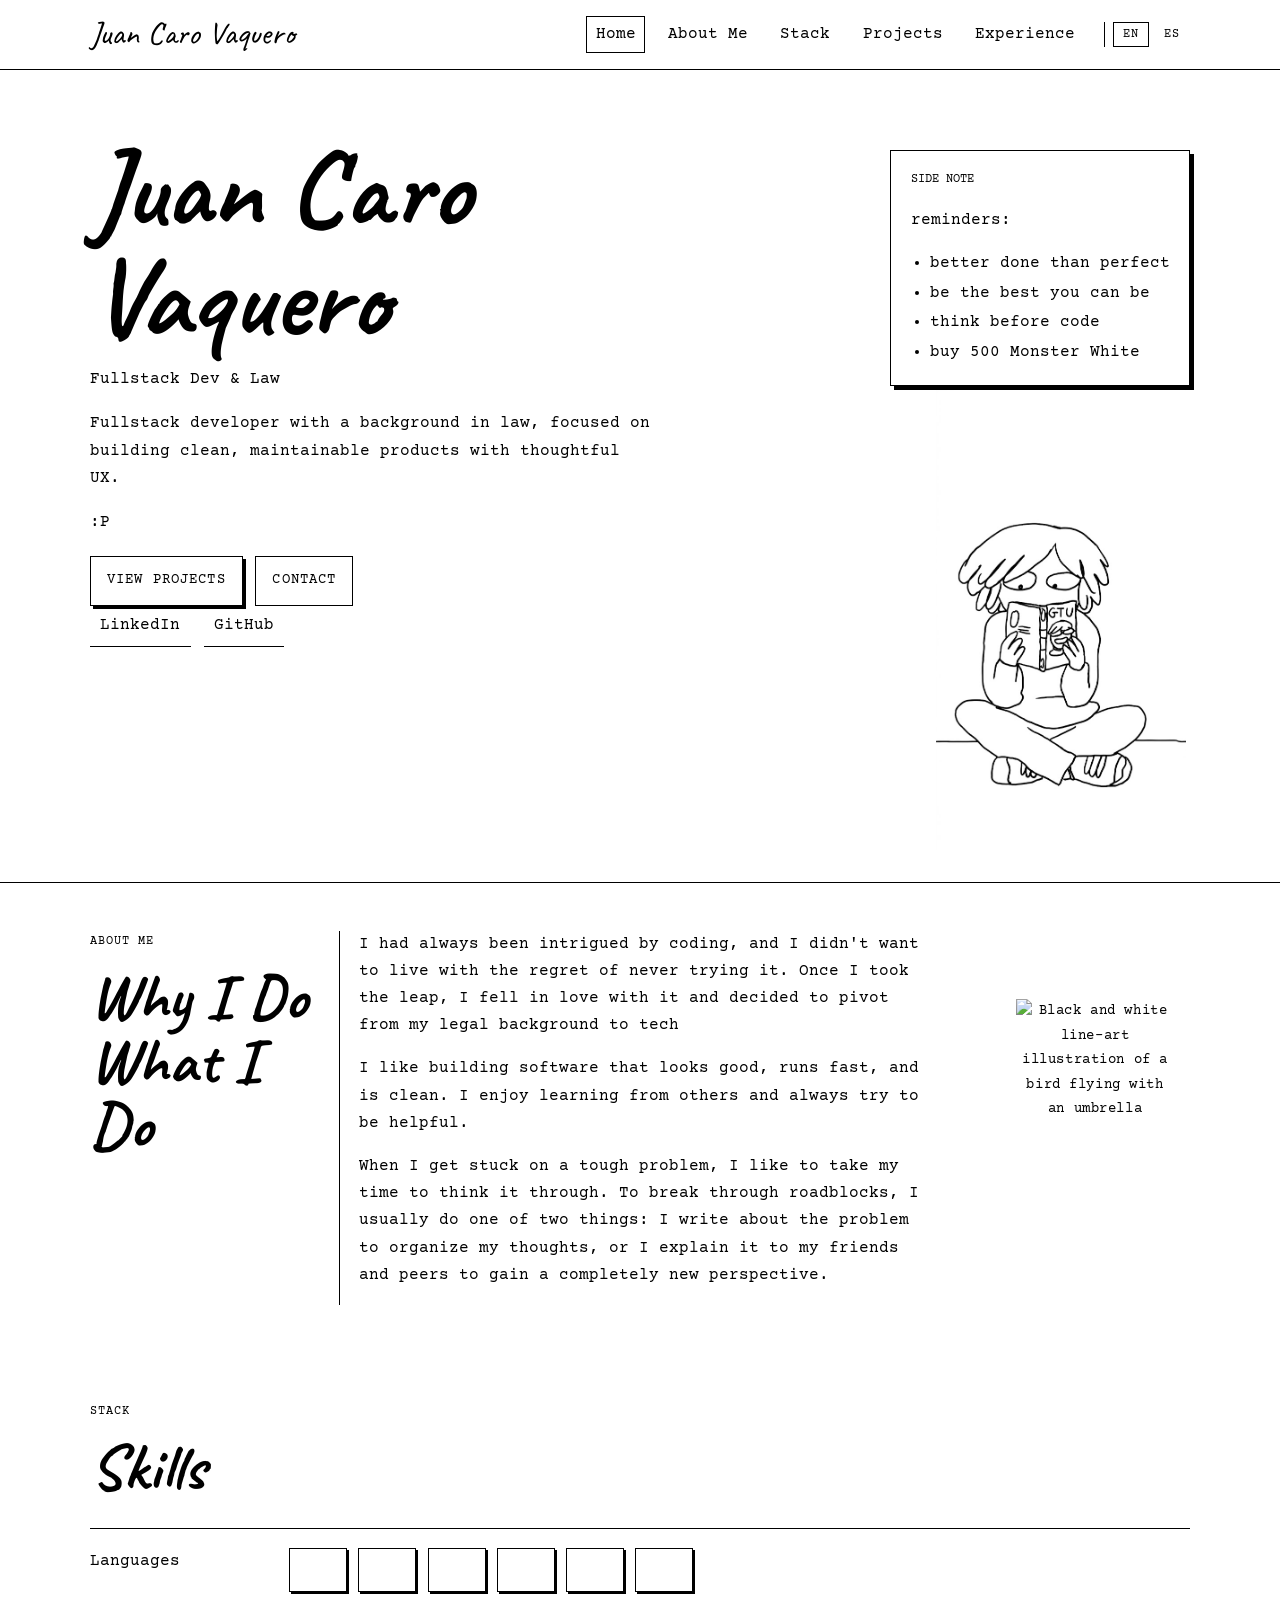
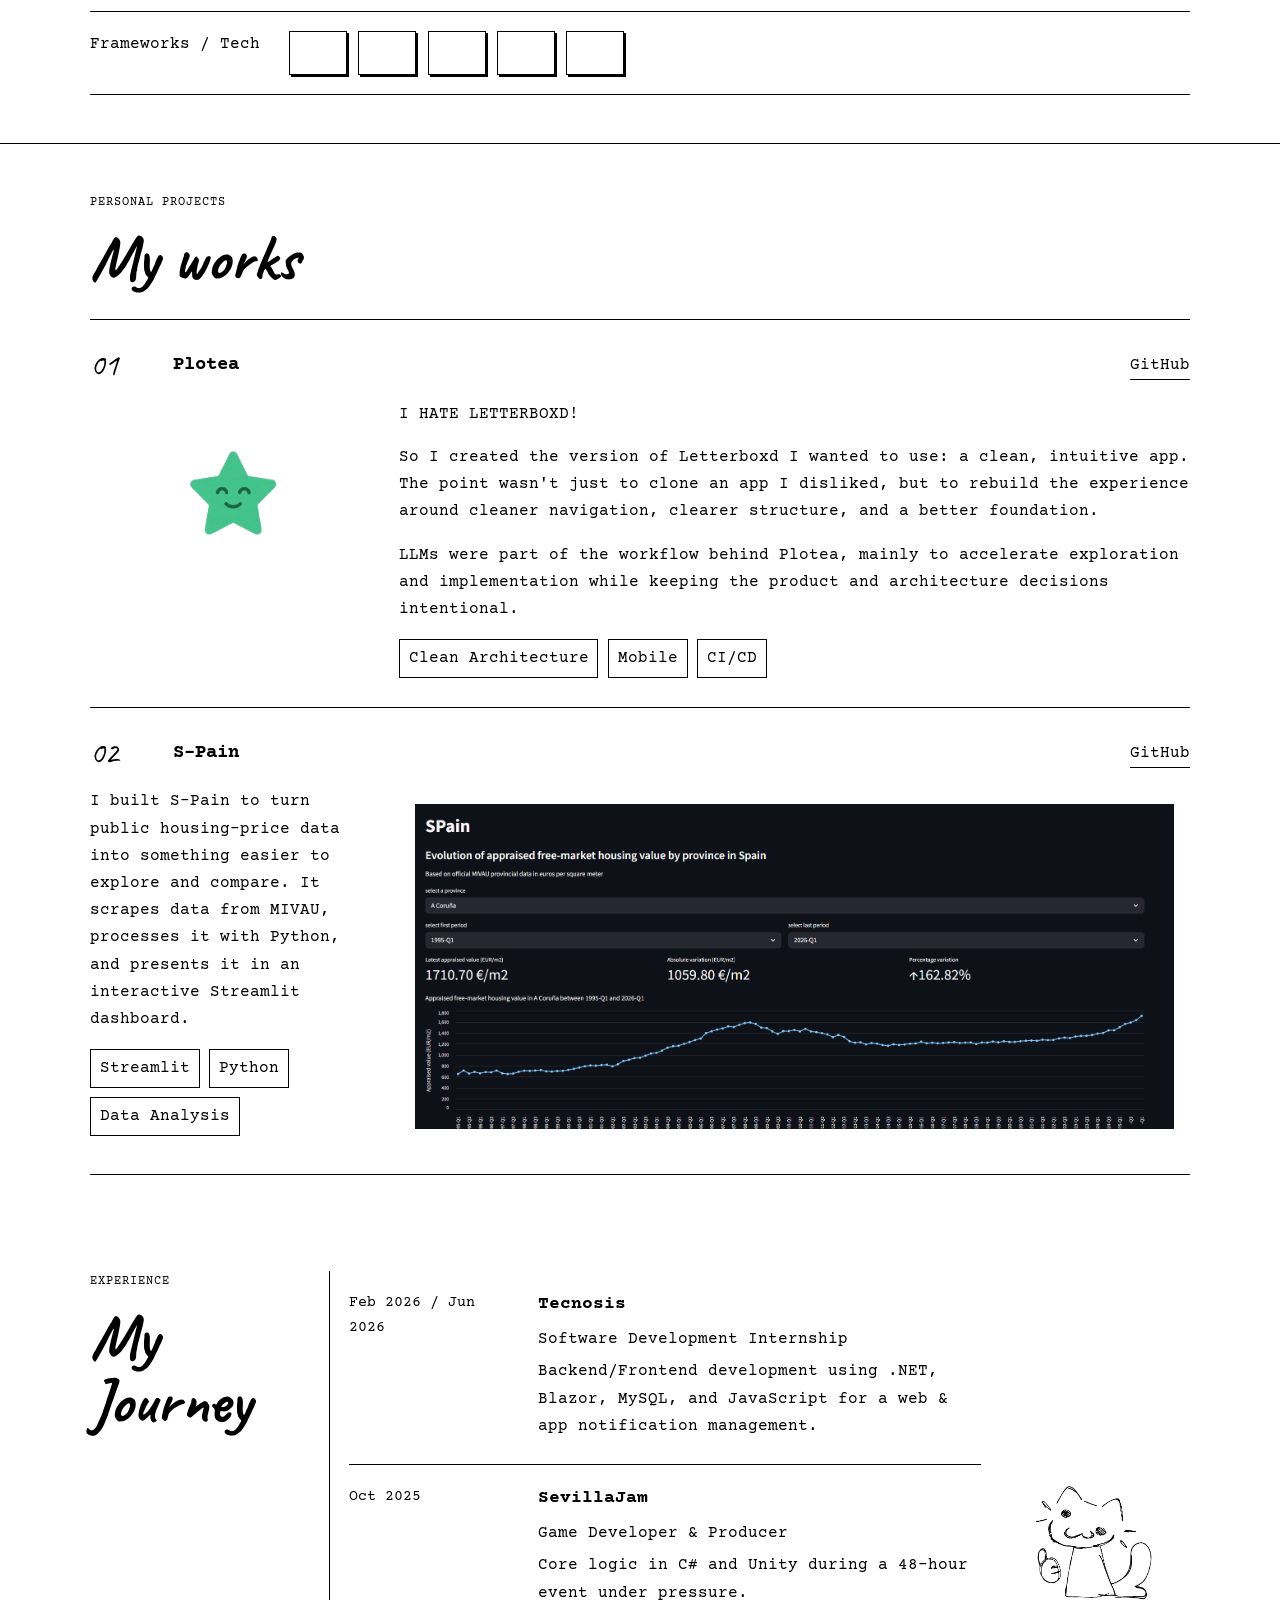
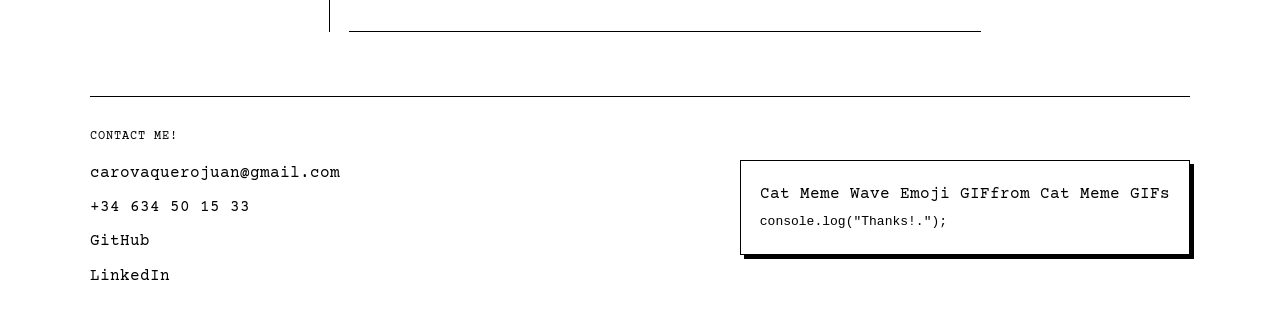
==== commit 67b68816: "chore: remove  CV button" ====
--- a/index.html
+++ b/index.html
@@ -51,8 +51,7 @@
             <p>:P</p>
           <div class="hero-actions">
             <a class="button doodle-hover" href="#proyectos" data-i18n="hero.ctaProjects">View Projects</a>
-            <a class="button button-ghost doodle-hover" href="mailto:carovaquerojuan@gmail.com" data-i18n="hero.ctaContact">Contact</a>
-            <button class="button is-disabled" type="button" aria-disabled="true" disabled data-i18n="hero.ctaCv">CV coming soon</button>
+            <a class="button button-ghost doodle-hover" href="#contacto" data-i18n="hero.ctaContact">Contact</a>
           </div>
           <div class="social-strip" aria-label="Social media" data-i18n-attr="aria-label" data-i18n="hero.socialAria">
             <a class="doodle-hover" href="https://www.linkedin.com/in/dev-juan-caro-vaquero/" target="_blank" rel="noreferrer">LinkedIn</a>
@@ -193,6 +192,7 @@
             <div class="entry-copy">
               <p data-i18n="projects.ploteaP1">I HATE LETTERBOXD! </p>
               <p data-i18n="projects.ploteaP2">So I created the version of Letterboxd I wanted to use: a clean, intuitive app. The point wasn't just to clone an app I disliked, but to rebuild the experience around cleaner navigation, clearer structure, and a better foundation.</p>
+              <p data-i18n="projects.ploteaP3">LLMs were part of the workflow behind Plotea, mainly to accelerate exploration and implementation while keeping the product and architecture decisions intentional.</p>
               <ul class="tag-list">
                 <li>Clean Architecture</li>
                 <li>Mobile</li>
@@ -271,7 +271,7 @@
     </section>
   </main>
 
-  <footer class="site-footer">
+  <footer class="site-footer" id="contacto">
     <div class="container footer-layout">
       <div>
         <p class="eyebrow" data-i18n="footer.eyebrow">Contact me!</p>
